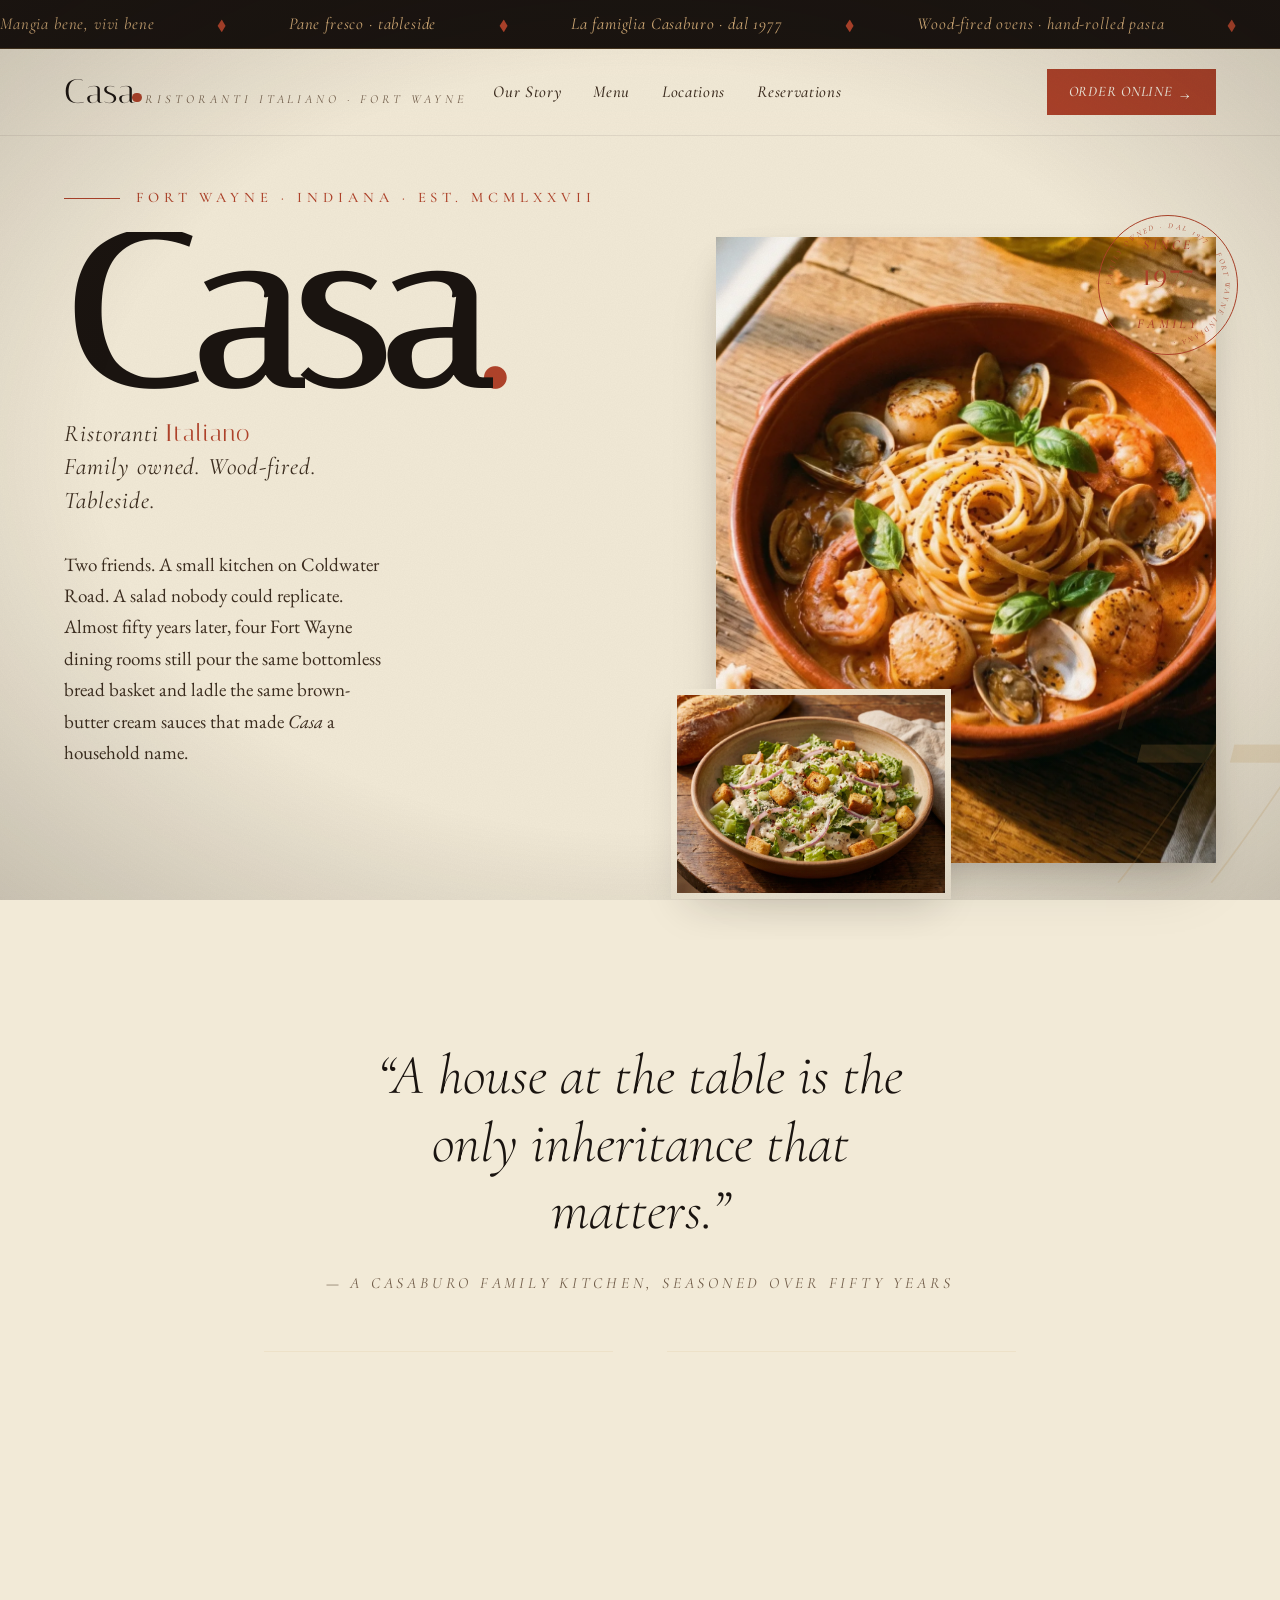
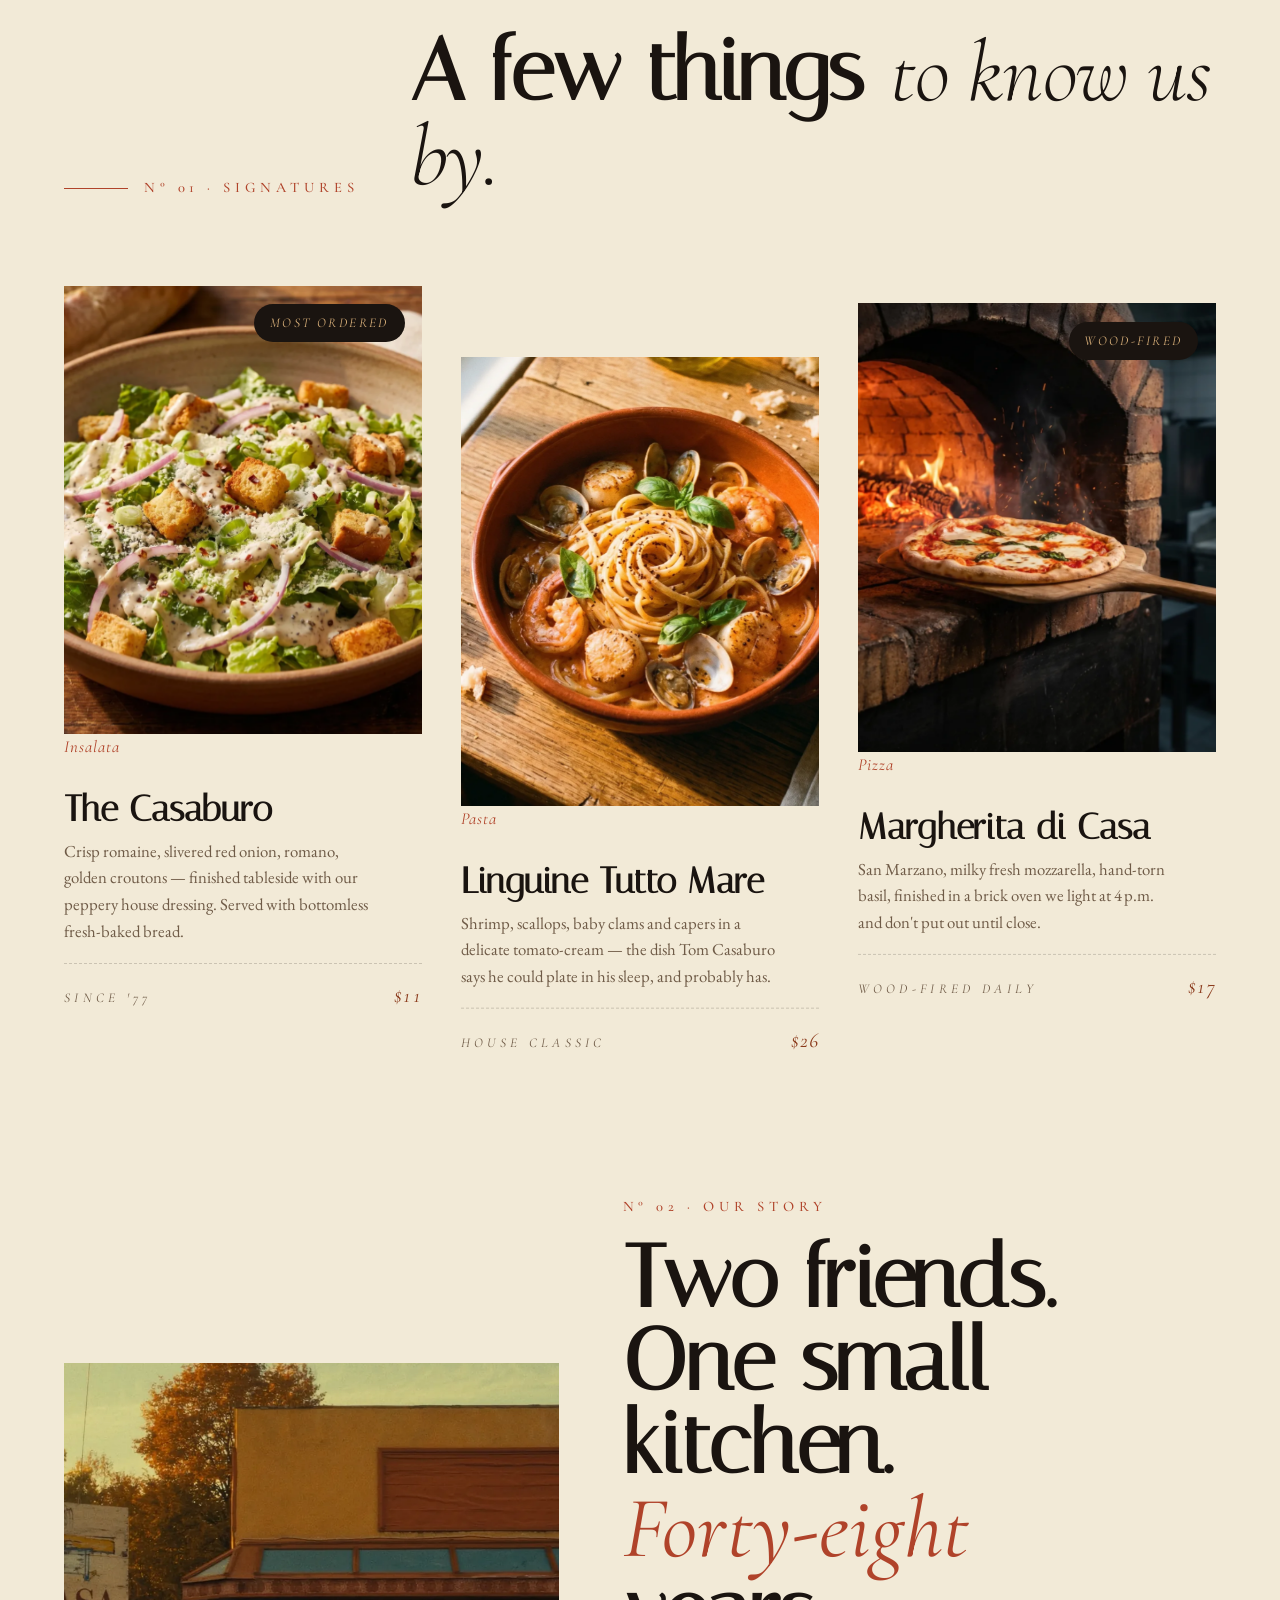
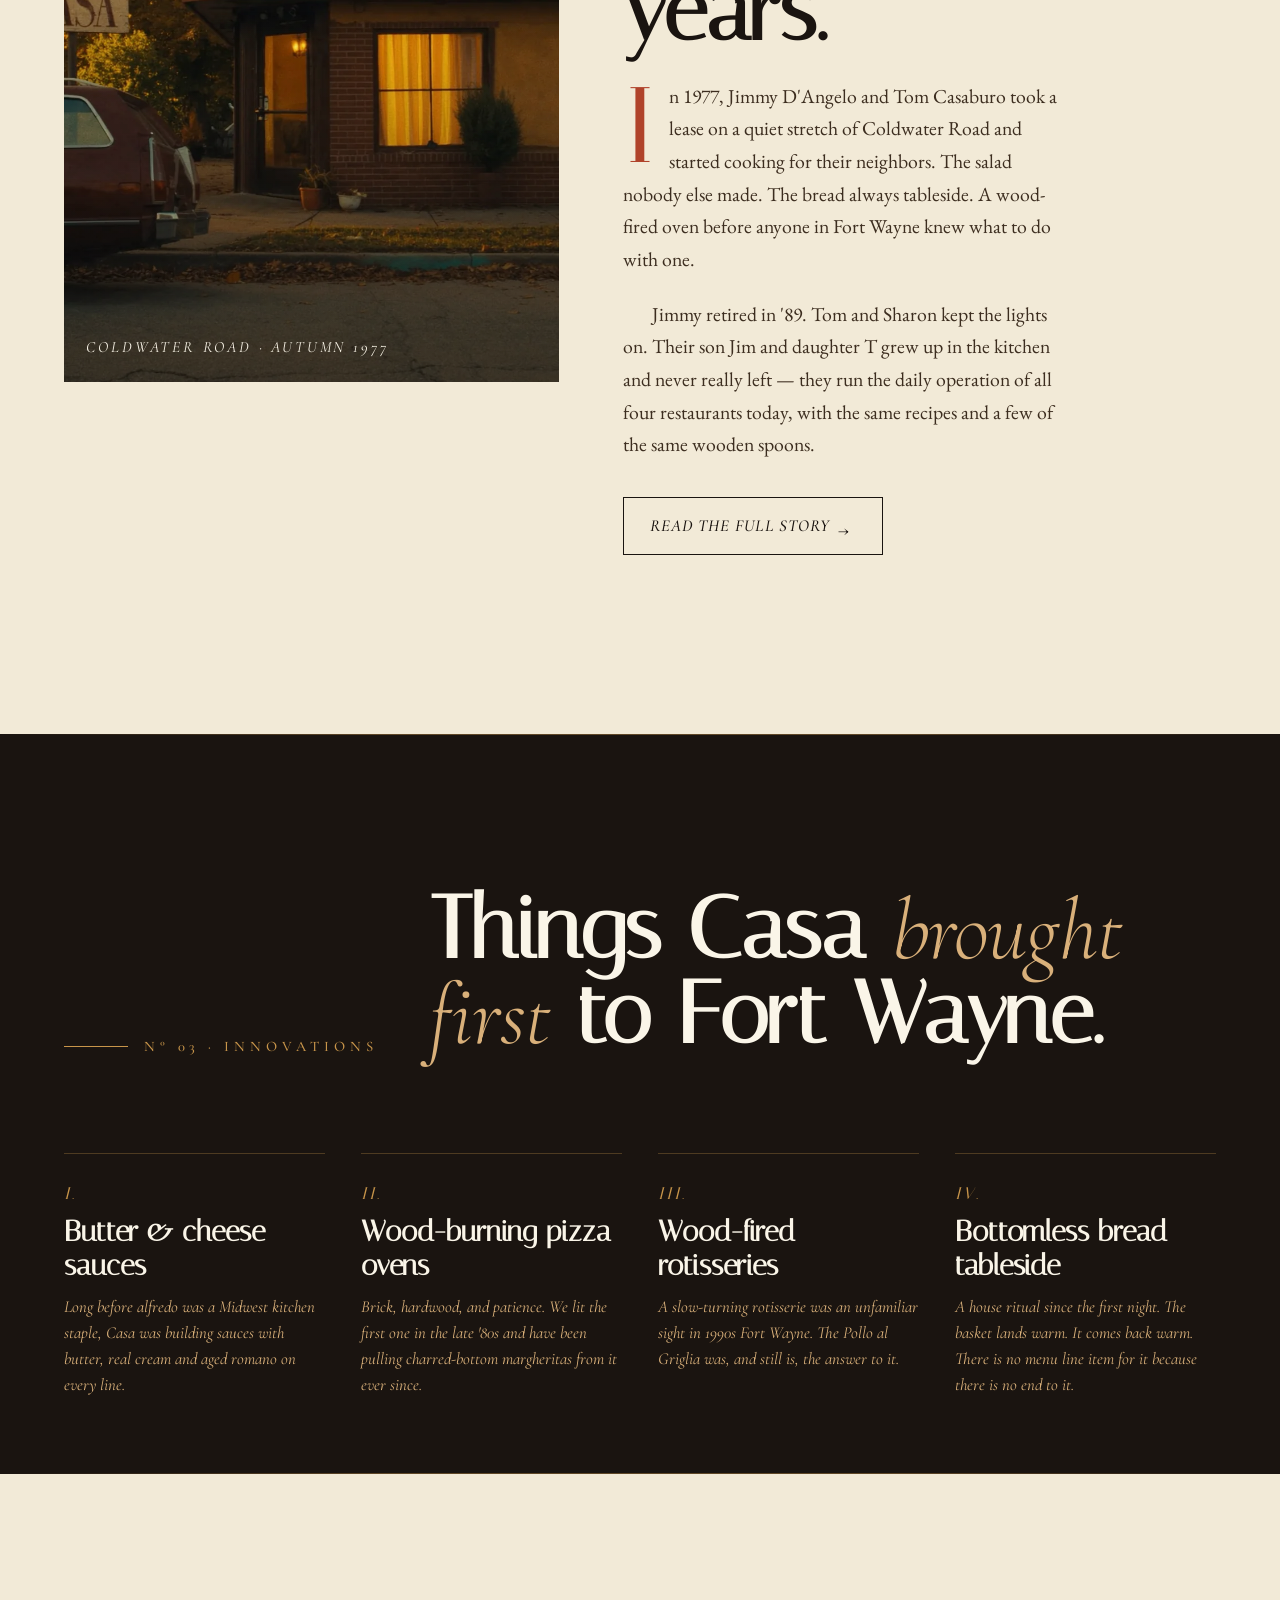
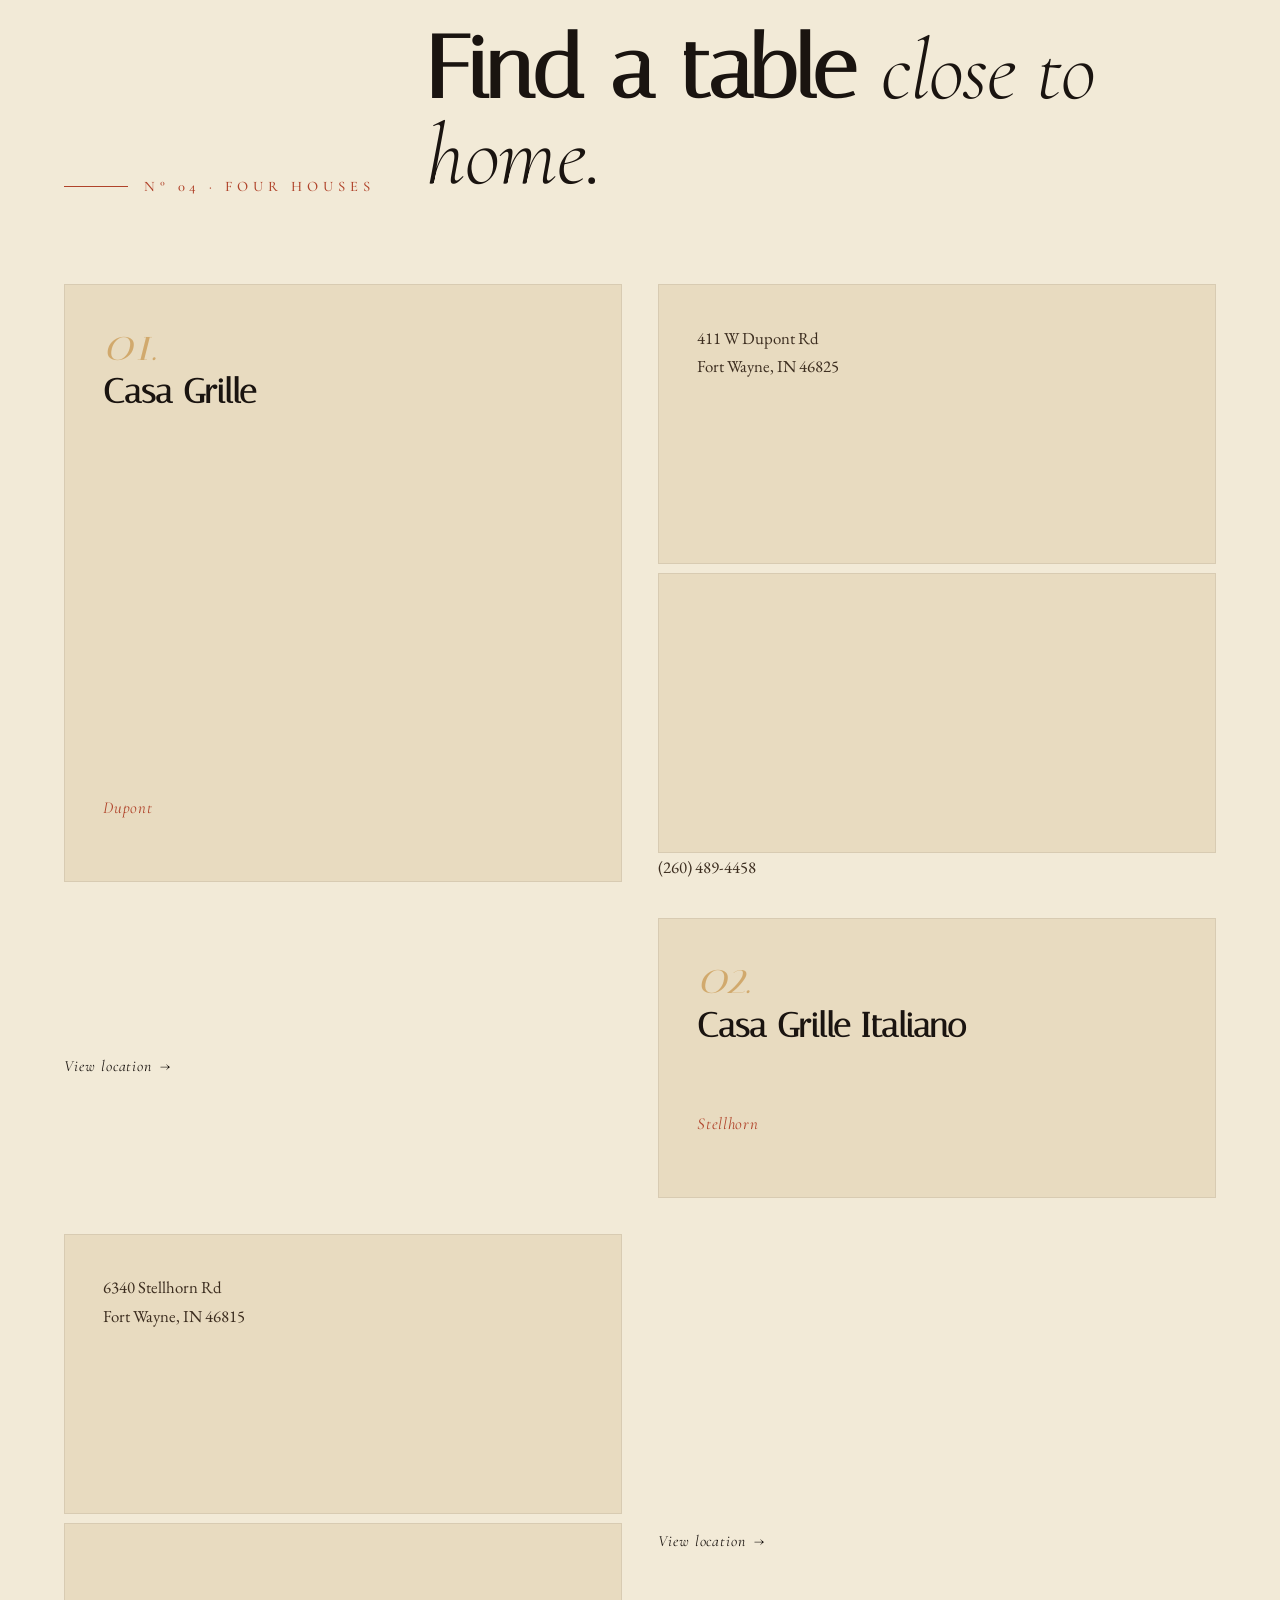
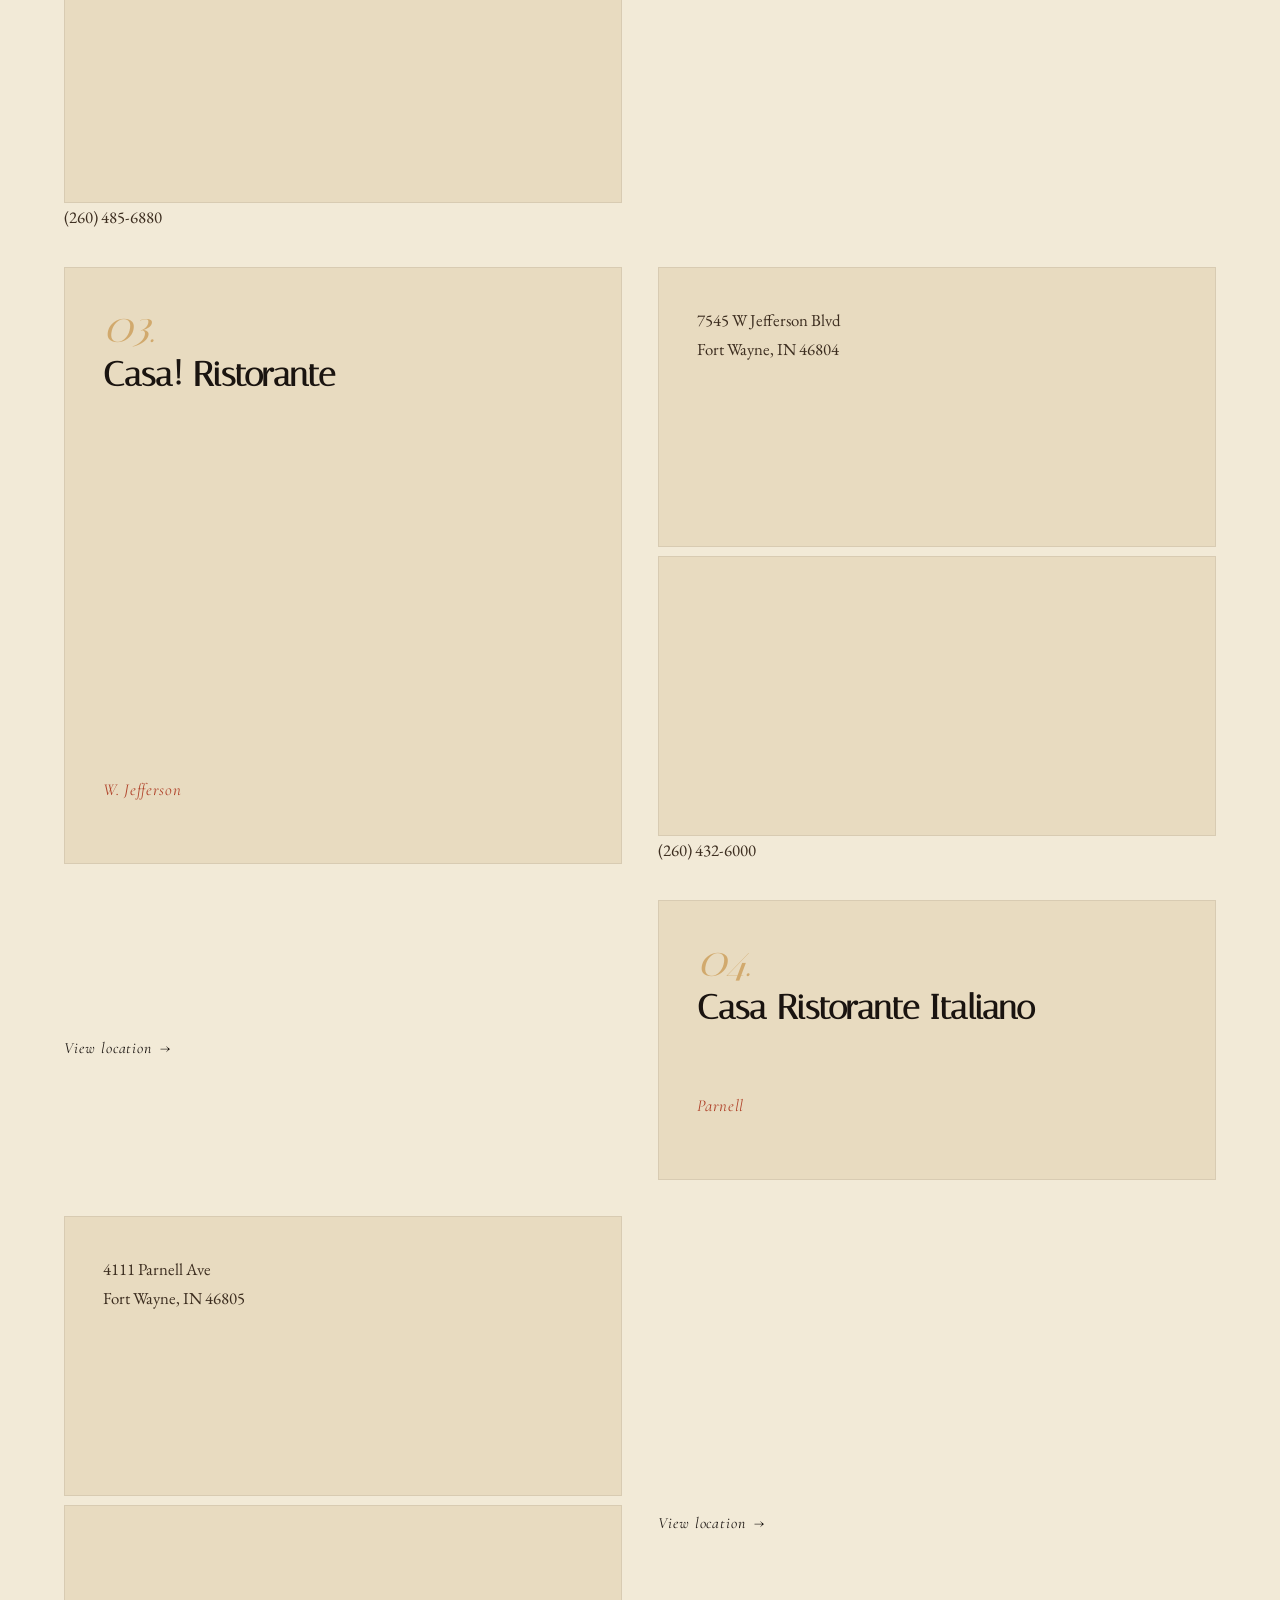
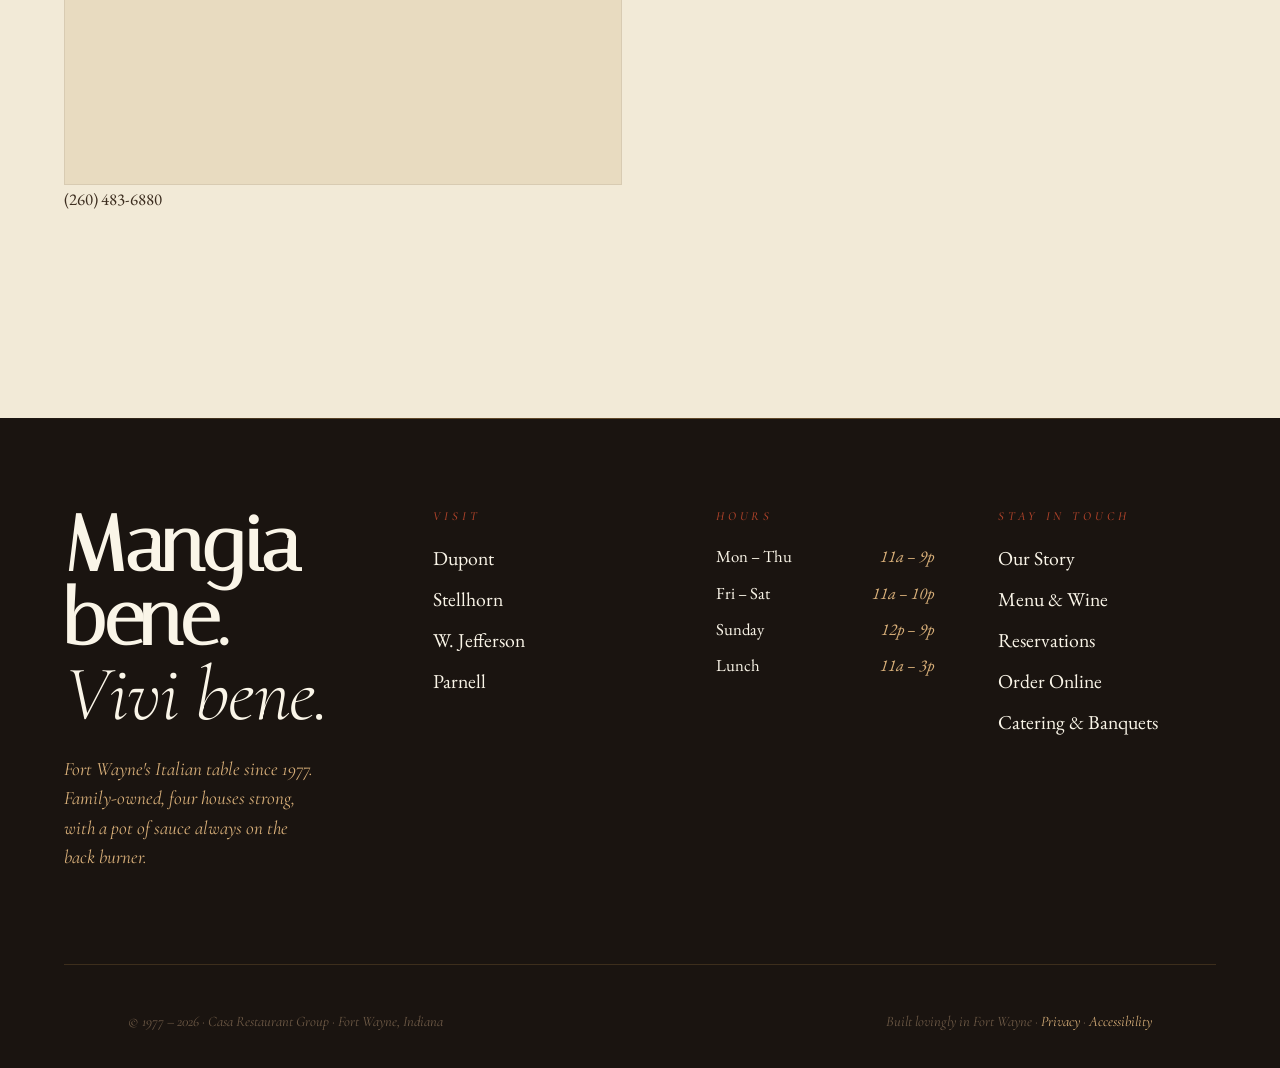
==== index.html @ 564cd4e3 "feat: launch Casa Ristoranti Italiano demo website Six-page editorial demo for Casa's four Fort Wayn" ====
<!DOCTYPE html>
<html lang="en">
<head>
  <meta charset="UTF-8" />
  <meta name="viewport" content="width=device-width, initial-scale=1.0" />
  <title>Casa · Ristoranti Italiano — Family-owned in Fort Wayne since 1977</title>
  <meta name="description" content="Four family-owned Italian restaurants in Fort Wayne, Indiana. Hand-rolled pasta, wood-fired pizza, the renowned Casaburo Salad, and complimentary fresh-baked bread tableside. Since 1977." />
  <meta name="theme-color" content="#F2EAD7" />
  <link rel="icon" type="image/svg+xml" href="assets/svg/diamond.svg" />

  <!-- Fonts -->
  <link rel="preconnect" href="https://fonts.googleapis.com" />
  <link rel="preconnect" href="https://fonts.gstatic.com" crossorigin />
  <link href="https://fonts.googleapis.com/css2?family=Italiana&family=EB+Garamond:ital,wght@0,400;0,500;0,600;1,400;1,500&family=Cormorant+Garamond:ital,wght@0,300;0,400;0,500;1,300;1,400;1,500&display=swap" rel="stylesheet" />

  <!-- Styles -->
  <link rel="stylesheet" href="assets/css/tokens.css" />
  <link rel="stylesheet" href="assets/css/base.css" />
  <link rel="stylesheet" href="assets/css/typography.css" />
  <link rel="stylesheet" href="assets/css/layout.css" />
  <link rel="stylesheet" href="assets/css/home.css" />

  <!-- Open Graph -->
  <meta property="og:title" content="Casa · Ristoranti Italiano" />
  <meta property="og:description" content="Family-owned Italian. Fort Wayne. Since 1977." />
  <meta property="og:image" content="assets/img/hero-linguine.webp" />
  <meta property="og:type" content="website" />
</head>
<body>
  <a href="#main" class="skip">Skip to content</a>

  <!-- ========== Marquee strip ========== -->
  <div class="marquee" aria-hidden="true">
    <div class="marquee__track">
      <div class="marquee__row">
        <span class="marquee__item">Mangia bene, vivi bene</span>
        <span class="marquee__dot">◆</span>
        <span class="marquee__item">Pane fresco · tableside</span>
        <span class="marquee__dot">◆</span>
        <span class="marquee__item">La famiglia Casaburo · dal 1977</span>
        <span class="marquee__dot">◆</span>
        <span class="marquee__item">Wood-fired ovens · hand-rolled pasta</span>
        <span class="marquee__dot">◆</span>
        <span class="marquee__item">Quattro ristoranti · una famiglia</span>
        <span class="marquee__dot">◆</span>
      </div>
      <div class="marquee__row" aria-hidden="true">
        <span class="marquee__item">Mangia bene, vivi bene</span>
        <span class="marquee__dot">◆</span>
        <span class="marquee__item">Pane fresco · tableside</span>
        <span class="marquee__dot">◆</span>
        <span class="marquee__item">La famiglia Casaburo · dal 1977</span>
        <span class="marquee__dot">◆</span>
        <span class="marquee__item">Wood-fired ovens · hand-rolled pasta</span>
        <span class="marquee__dot">◆</span>
        <span class="marquee__item">Quattro ristoranti · una famiglia</span>
        <span class="marquee__dot">◆</span>
      </div>
    </div>
  </div>

  <!-- ========== Navigation ========== -->
  <header class="nav" id="site-nav">
    <div class="shell shell--wide nav__inner">
      <a href="index.html" class="nav__brand" aria-label="Casa, home">
        <span class="nav__brand-mark">Casa</span>
        <span class="nav__brand-meta">Ristoranti Italiano · Fort Wayne</span>
      </a>

      <nav class="nav__menu" aria-label="Primary">
        <a href="story.html" class="nav__link">Our Story</a>
        <a href="menu.html" class="nav__link">Menu</a>
        <a href="locations.html" class="nav__link">Locations</a>
        <a href="reservations.html" class="nav__link">Reservations</a>
      </nav>

      <div class="nav__cta">
        <a href="order.html" class="btn btn--small">Order Online <span class="btn__arrow" aria-hidden="true">→</span></a>
      </div>

      <button class="nav__burger" aria-label="Open menu" aria-expanded="false" aria-controls="site-nav">
        <span></span><span></span><span></span>
      </button>
    </div>
  </header>

  <main id="main">
    <!-- ========== HERO ========== -->
    <section class="hero">
      <div class="shell shell--wide hero__inner">
        <div class="hero__text">
          <div class="hero__eyebrow">
            <span class="hero__rule"></span>
            <span class="t-eyebrow">Fort Wayne · Indiana · est. MCMLXXVII</span>
          </div>

          <h1 class="hero__title reveal--mask"><span>Casa</span></h1>

          <p class="hero__sub">
            <em>Ristoranti</em> <strong>Italiano</strong><br />
            Family owned. Wood-fired. <em>Tableside.</em>
          </p>

          <p class="hero__lede reveal" style="--reveal-delay: 0.2s">
            Two friends. A small kitchen on Coldwater Road. A salad nobody could replicate. Almost fifty years later, four Fort Wayne dining rooms still pour the same bottomless bread basket and ladle the same brown-butter cream sauces that made <em>Casa</em> a household name.
          </p>

          <div class="hero__cta reveal" style="--reveal-delay: 0.35s">
            <a href="order.html" class="btn">Order Online <span class="btn__arrow" aria-hidden="true">→</span></a>
            <a href="menu.html" class="btn btn--ghost">Read the Menu</a>
          </div>
        </div>

        <div class="hero__media reveal" style="--reveal-delay: 0.1s">
          <div class="hero__primary">
            <img src="assets/img/hero-linguine.webp" alt="Overhead plate of Linguine Tutto Mare in a deep terracotta bowl on a Tuscan oak table." />
          </div>
          <div class="hero__secondary">
            <img src="assets/img/casaburo-salad.webp" alt="The Casaburo Salad — chopped romaine, romano cheese, croutons, in a wide ceramic bowl." />
          </div>
          <div class="hero__stamp" aria-hidden="true">
            <span class="stamp">
              <span class="stamp__inner">
                Since<br/>
                <span class="stamp__year">1977</span><br/>
                Family
              </span>
              <svg viewBox="0 0 200 200">
                <defs>
                  <path id="stamp-circle-hero" d="M 100,100 m -82,0 a 82,82 0 1,1 164,0 a 82,82 0 1,1 -164,0" />
                </defs>
                <text fill="currentColor" font-family="'Cormorant Garamond', serif" font-style="italic" font-size="11" letter-spacing="3">
                  <textPath href="#stamp-circle-hero" startOffset="0%">FAMILY OWNED · DAL 1977 · FORT WAYNE INDIANA · </textPath>
                </text>
              </svg>
            </span>
          </div>
        </div>

        <div class="hero__bg-mark" aria-hidden="true">'77</div>
      </div>
    </section>

    <!-- ========== Quote band ========== -->
    <section class="quote-band">
      <div class="shell shell--narrow">
        <p class="quote-band__pull reveal">
          &ldquo;A house at the table is the only inheritance that matters.&rdquo;
        </p>
        <p class="quote-band__attr reveal" style="--reveal-delay: 0.15s">— A Casaburo family kitchen, seasoned over fifty years</p>
        <hr class="rule rule--ornate" style="margin-top: 2.5rem;">
      </div>
    </section>

    <!-- ========== Signature dishes triptych ========== -->
    <section class="dishes">
      <div class="shell shell--wide">
        <div class="section-head reveal">
          <div class="section-head__label">
            <span class="section-head__rule"></span>
            <span class="t-eyebrow">N&deg; 01 · Signatures</span>
          </div>
          <h2 class="section-head__title">A few things <span class="flourish">to know us by.</span></h2>
        </div>

        <div class="dishes__grid">
          <article class="dish reveal">
            <div class="dish__frame">
              <img src="assets/img/casaburo-salad.webp" alt="A wide ceramic bowl of the Casaburo Salad with chopped romaine, romano cheese, peppery dressing." />
              <span class="badge">Most ordered</span>
            </div>
            <span class="dish__italian">Insalata</span>
            <h3 class="dish__name">The Casaburo</h3>
            <p class="dish__desc">Crisp romaine, slivered red onion, romano, golden croutons — finished tableside with our peppery house dressing. Served with bottomless fresh-baked bread.</p>
            <div class="dish__meta">
              <span class="dish__num">Since '77</span>
              <span class="t-price">$11</span>
            </div>
          </article>

          <article class="dish reveal" style="--reveal-delay: 0.15s">
            <div class="dish__frame">
              <img src="assets/img/hero-linguine.webp" alt="A plate of Linguine Tutto Mare with shrimp, scallops, and clams in delicate cream sauce." />
            </div>
            <span class="dish__italian">Pasta</span>
            <h3 class="dish__name">Linguine Tutto&nbsp;Mare</h3>
            <p class="dish__desc">Shrimp, scallops, baby clams and capers in a delicate tomato-cream — the dish Tom Casaburo says he could plate in his sleep, and probably has.</p>
            <div class="dish__meta">
              <span class="dish__num">House classic</span>
              <span class="t-price">$26</span>
            </div>
          </article>

          <article class="dish reveal" style="--reveal-delay: 0.3s">
            <div class="dish__frame">
              <img src="assets/img/wood-fired-pizza.webp" alt="A wood-fired margherita pizza on a wooden peel, sliding into a brick oven." />
              <span class="badge">Wood-fired</span>
            </div>
            <span class="dish__italian">Pizza</span>
            <h3 class="dish__name">Margherita di&nbsp;Casa</h3>
            <p class="dish__desc">San Marzano, milky fresh mozzarella, hand-torn basil, finished in a brick oven we light at 4&thinsp;p.m. and don't put out until close.</p>
            <div class="dish__meta">
              <span class="dish__num">Wood-fired daily</span>
              <span class="t-price">$17</span>
            </div>
          </article>
        </div>
      </div>
    </section>

    <!-- ========== Story preview ========== -->
    <section class="story-preview">
      <div class="shell shell--wide story-preview__inner">
        <div class="story-preview__media reveal">
          <img src="assets/img/storefront-1977.webp" alt="A vintage 1970s photograph of the original Casa storefront on Coldwater Road, warm tungsten light spilling from the windows." />
          <span class="story-preview__media-tag">Coldwater Road · Autumn 1977</span>
        </div>

        <div class="story-preview__text reveal" style="--reveal-delay: 0.2s">
          <span class="t-eyebrow">N&deg; 02 · Our Story</span>
          <h2 class="story-preview__title">
            Two friends.<br />
            One small kitchen.<br />
            <em>Forty-eight</em> years.
          </h2>

          <div class="story-preview__body t-body">
            <p class="dropcap">
              In 1977, Jimmy D'Angelo and Tom Casaburo took a lease on a quiet stretch of Coldwater Road and started cooking for their neighbors. The salad nobody else made. The bread always tableside. A wood-fired oven before anyone in Fort Wayne knew what to do with one.
            </p>
            <p>
              Jimmy retired in '89. Tom and Sharon kept the lights on. Their son Jim and daughter T grew up in the kitchen and never really left — they run the daily operation of all four restaurants today, with the same recipes and a few of the same wooden spoons.
            </p>
          </div>

          <a href="story.html" class="btn btn--ghost" style="margin-top: 2rem;">
            Read the full story <span class="btn__arrow" aria-hidden="true">→</span>
          </a>
        </div>
      </div>
    </section>

    <!-- ========== Innovations strip ========== -->
    <section class="innovations">
      <div class="shell shell--wide">
        <div class="section-head reveal">
          <div class="section-head__label">
            <span class="section-head__rule"></span>
            <span class="t-eyebrow t-eyebrow--gold">N&deg; 03 · Innovations</span>
          </div>
          <h2 class="section-head__title">Things Casa <em class="flourish" style="color: var(--gold-soft)">brought first</em> to Fort Wayne.</h2>
        </div>

        <div class="innovations__grid">
          <article class="innovation reveal">
            <span class="innovation__num">I.</span>
            <h3 class="innovation__title">Butter &amp; cheese sauces</h3>
            <p class="innovation__body">Long before alfredo was a Midwest kitchen staple, Casa was building sauces with butter, real cream and aged romano on every line.</p>
          </article>
          <article class="innovation reveal" style="--reveal-delay: 0.1s">
            <span class="innovation__num">II.</span>
            <h3 class="innovation__title">Wood-burning pizza ovens</h3>
            <p class="innovation__body">Brick, hardwood, and patience. We lit the first one in the late '80s and have been pulling charred-bottom margheritas from it ever since.</p>
          </article>
          <article class="innovation reveal" style="--reveal-delay: 0.2s">
            <span class="innovation__num">III.</span>
            <h3 class="innovation__title">Wood-fired rotisseries</h3>
            <p class="innovation__body">A slow-turning rotisserie was an unfamiliar sight in 1990s Fort Wayne. The Pollo al Griglia was, and still is, the answer to it.</p>
          </article>
          <article class="innovation reveal" style="--reveal-delay: 0.3s">
            <span class="innovation__num">IV.</span>
            <h3 class="innovation__title">Bottomless bread tableside</h3>
            <p class="innovation__body">A house ritual since the first night. The basket lands warm. It comes back warm. There is no menu line item for it because there is no end to it.</p>
          </article>
        </div>
      </div>
    </section>

    <!-- ========== Locations ========== -->
    <section class="locations">
      <div class="shell shell--wide">
        <div class="section-head reveal">
          <div class="section-head__label">
            <span class="section-head__rule"></span>
            <span class="t-eyebrow">N&deg; 04 · Four Houses</span>
          </div>
          <h2 class="section-head__title">Find a table <em class="flourish">close to home.</em></h2>
        </div>

        <div class="locations__grid" id="locations-grid">
          <a href="locations.html#dupont" class="location-card reveal">
            <span class="location-card__num">01.</span>
            <h3 class="location-card__name">Casa Grille</h3>
            <span class="location-card__sub">Dupont</span>
            <div class="location-card__details">
              <p>411 W Dupont Rd<br/>Fort Wayne, IN 46825</p>
              <p style="margin-top: 0.5rem;"><a href="tel:+12604894458">(260) 489-4458</a></p>
            </div>
            <span class="location-card__cta">View location</span>
          </a>

          <a href="locations.html#stellhorn" class="location-card reveal" style="--reveal-delay: 0.1s">
            <span class="location-card__num">02.</span>
            <h3 class="location-card__name">Casa Grille Italiano</h3>
            <span class="location-card__sub">Stellhorn</span>
            <div class="location-card__details">
              <p>6340 Stellhorn Rd<br/>Fort Wayne, IN 46815</p>
              <p style="margin-top: 0.5rem;"><a href="tel:+12604856880">(260) 485-6880</a></p>
            </div>
            <span class="location-card__cta">View location</span>
          </a>

          <a href="locations.html#jefferson" class="location-card reveal" style="--reveal-delay: 0.2s">
            <span class="location-card__num">03.</span>
            <h3 class="location-card__name">Casa! Ristorante</h3>
            <span class="location-card__sub">W. Jefferson</span>
            <div class="location-card__details">
              <p>7545 W Jefferson Blvd<br/>Fort Wayne, IN 46804</p>
              <p style="margin-top: 0.5rem;"><a href="tel:+12604326000">(260) 432-6000</a></p>
            </div>
            <span class="location-card__cta">View location</span>
          </a>

          <a href="locations.html#parnell" class="location-card reveal" style="--reveal-delay: 0.3s">
            <span class="location-card__num">04.</span>
            <h3 class="location-card__name">Casa Ristorante Italiano</h3>
            <span class="location-card__sub">Parnell</span>
            <div class="location-card__details">
              <p>4111 Parnell Ave<br/>Fort Wayne, IN 46805</p>
              <p style="margin-top: 0.5rem;"><a href="tel:+12604836880">(260) 483-6880</a></p>
            </div>
            <span class="location-card__cta">View location</span>
          </a>
        </div>
      </div>
    </section>
  </main>

  <!-- ========== Footer ========== -->
  <footer class="footer">
    <div class="shell shell--wide">
      <div class="footer__inner">
        <div class="footer__brand">
          <h2 class="footer__head">Mangia bene.<br/><em class="flourish">Vivi bene.</em></h2>
          <p class="footer__lede">Fort Wayne's Italian table since 1977. Family-owned, four houses strong, with a pot of sauce always on the back burner.</p>
        </div>

        <div class="footer__col">
          <h4>Visit</h4>
          <ul>
            <li><a href="locations.html#dupont">Dupont</a></li>
            <li><a href="locations.html#stellhorn">Stellhorn</a></li>
            <li><a href="locations.html#jefferson">W. Jefferson</a></li>
            <li><a href="locations.html#parnell">Parnell</a></li>
          </ul>
        </div>

        <div class="footer__col">
          <h4>Hours</h4>
          <ul class="footer__hours">
            <li><span>Mon &ndash; Thu</span><span>11a &ndash; 9p</span></li>
            <li><span>Fri &ndash; Sat</span><span>11a &ndash; 10p</span></li>
            <li><span>Sunday</span><span>12p &ndash; 9p</span></li>
            <li><span>Lunch</span><span>11a &ndash; 3p</span></li>
          </ul>
        </div>

        <div class="footer__col">
          <h4>Stay in Touch</h4>
          <ul>
            <li><a href="story.html">Our Story</a></li>
            <li><a href="menu.html">Menu &amp; Wine</a></li>
            <li><a href="reservations.html">Reservations</a></li>
            <li><a href="order.html">Order Online</a></li>
            <li><a href="#">Catering &amp; Banquets</a></li>
          </ul>
        </div>
      </div>

      <hr class="footer__rule" />
      <div class="shell shell--wide footer__legal">
        <span>&copy; 1977 &ndash; <span id="year"></span> · Casa Restaurant Group · Fort Wayne, Indiana</span>
        <span>Built lovingly in Fort Wayne · <a href="#">Privacy</a> · <a href="#">Accessibility</a></span>
      </div>
    </div>
  </footer>

  <script type="module" src="assets/js/main.js"></script>
</body>
</html>
---- assets/css/tokens.css ----
/* ==========================================================================
   CASA · Design Tokens
   "Tuscan Editorial" — warm parchment, terracotta heat, deep ink, aged gold.
   ========================================================================== */

:root {
  /* ---- Palette ---- */
  --cream:        #F2EAD7;   /* primary background */
  --paper:        #E8DBC0;   /* cards / sections */
  --paper-soft:   #EFE3CB;   /* hovers */
  --terracotta:   #B0432A;   /* primary accent — sauce red */
  --sienna:       #8B3A1B;   /* deeper accent */
  --olive:        #3F4A2A;   /* secondary — basil */
  --olive-deep:   #2A331C;
  --gold:         #C8954A;   /* aged gold — labels, dividers */
  --gold-soft:    #D9B07A;
  --ink:          #1A1410;   /* primary text */
  --ink-soft:     #3C2D1F;   /* secondary text */
  --ink-mute:     #6F5B47;   /* tertiary text */
  --bone:         #FAF5E8;   /* highlights */
  --shadow:       rgba(26, 20, 16, 0.18);

  /* ---- Type ---- */
  --font-display: 'Italiana', 'Bodoni Moda', 'Didot', serif;
  --font-serif:   'EB Garamond', 'Garamond', 'Times New Roman', serif;
  --font-italic:  'Cormorant Garamond', 'EB Garamond', serif;
  --font-mono:    'Courier Prime', 'IBM Plex Mono', monospace;

  --fs-eyebrow:   clamp(0.6875rem, 0.62rem + 0.3vw, 0.8125rem);
  --fs-body:      clamp(1rem, 0.96rem + 0.2vw, 1.125rem);
  --fs-lede:      clamp(1.125rem, 1rem + 0.6vw, 1.5rem);
  --fs-h6:        clamp(1rem, 0.95rem + 0.3vw, 1.125rem);
  --fs-h5:        clamp(1.25rem, 1.1rem + 0.7vw, 1.625rem);
  --fs-h4:        clamp(1.625rem, 1.3rem + 1.5vw, 2.5rem);
  --fs-h3:        clamp(2rem, 1.5rem + 2.5vw, 3.75rem);
  --fs-h2:        clamp(2.75rem, 2rem + 4vw, 5.5rem);
  --fs-h1:        clamp(3.75rem, 2rem + 9vw, 12rem);
  --fs-numeral:   clamp(5rem, 4rem + 12vw, 16rem);

  /* ---- Spacing ---- */
  --sp-1: 0.25rem;
  --sp-2: 0.5rem;
  --sp-3: 0.75rem;
  --sp-4: 1rem;
  --sp-5: 1.5rem;
  --sp-6: 2rem;
  --sp-7: 3rem;
  --sp-8: 4rem;
  --sp-9: 6rem;
  --sp-10: 8rem;
  --sp-11: 12rem;

  /* ---- Layout ---- */
  --measure: 68ch;
  --gutter: clamp(1.25rem, 4vw, 3rem);
  --rail: clamp(1.25rem, 5vw, 5rem);
  --col-max: 1480px;

  /* ---- Motion ---- */
  --ease-soft: cubic-bezier(0.22, 1, 0.36, 1);
  --ease-snap: cubic-bezier(0.83, 0, 0.17, 1);
  --ease-warm: cubic-bezier(0.4, 0, 0.2, 1);

  /* ---- Misc ---- */
  --hairline: 1px solid rgba(26, 20, 16, 0.18);
  --hairline-gold: 1px solid rgba(200, 149, 74, 0.4);
  --grain-opacity: 0.06;
}

/* Reduced motion preference */
@media (prefers-reduced-motion: reduce) {
  *, *::before, *::after {
    animation-duration: 0.01ms !important;
    animation-iteration-count: 1 !important;
    transition-duration: 0.01ms !important;
    scroll-behavior: auto !important;
  }
}
---- assets/css/base.css ----
/* ==========================================================================
   CASA · Base + Reset
   ========================================================================== */

*, *::before, *::after { box-sizing: border-box; }
html { -webkit-text-size-adjust: 100%; -webkit-font-smoothing: antialiased; -moz-osx-font-smoothing: grayscale; scroll-behavior: smooth; }
body { margin: 0; min-height: 100vh; line-height: 1.5; }
img, picture, video, canvas, svg { display: block; max-width: 100%; }
input, button, textarea, select { font: inherit; color: inherit; }
button { cursor: pointer; background: none; border: 0; padding: 0; }
p, h1, h2, h3, h4, h5, h6 { overflow-wrap: break-word; margin: 0; }
ul, ol { margin: 0; padding: 0; list-style: none; }
a { color: inherit; text-decoration: none; }

::selection { background: var(--terracotta); color: var(--bone); }
::-moz-selection { background: var(--terracotta); color: var(--bone); }

/* ---- Page chrome ---- */
html, body {
  background: var(--cream);
  color: var(--ink);
  font-family: var(--font-serif);
  font-size: var(--fs-body);
  font-weight: 400;
}

body {
  position: relative;
  overflow-x: clip;
}

/* Subtle paper grain over the entire site */
body::before {
  content: "";
  position: fixed;
  inset: 0;
  pointer-events: none;
  z-index: 999;
  background-image: url("data:image/svg+xml;utf8,<svg xmlns='http://www.w3.org/2000/svg' width='240' height='240'><filter id='n'><feTurbulence type='fractalNoise' baseFrequency='0.85' numOctaves='2' stitchTiles='stitch'/><feColorMatrix values='0 0 0 0 0  0 0 0 0 0  0 0 0 0 0  0 0 0 0.45 0'/></filter><rect width='240' height='240' filter='url(%23n)'/></svg>");
  background-size: 240px 240px;
  opacity: var(--grain-opacity);
  mix-blend-mode: multiply;
}

/* Vignette wash on edges */
body::after {
  content: "";
  position: fixed;
  inset: 0;
  pointer-events: none;
  z-index: 998;
  background: radial-gradient(ellipse at center, transparent 60%, rgba(26, 20, 16, 0.18) 100%);
}

/* ---- Common containers ---- */
.shell {
  width: 100%;
  max-width: var(--col-max);
  margin-inline: auto;
  padding-inline: var(--rail);
}

.shell--wide {
  max-width: 1700px;
}

.shell--narrow {
  max-width: 880px;
}

/* ---- Hairlines ---- */
.rule {
  border: 0;
  height: 1px;
  background: var(--ink);
  opacity: 0.2;
}

.rule--gold {
  background: var(--gold);
  opacity: 0.5;
}

.rule--ornate {
  position: relative;
  height: 24px;
  background: none;
  display: flex;
  align-items: center;
  justify-content: center;
}

.rule--ornate::before,
.rule--ornate::after {
  content: "";
  flex: 1;
  height: 1px;
  background: var(--gold);
  opacity: 0.5;
}

.rule--ornate::before { margin-right: 1.5rem; }
.rule--ornate::after { margin-left: 1.5rem; }

.rule--ornate svg {
  flex-shrink: 0;
  width: 24px;
  height: 24px;
  color: var(--terracotta);
}

/* ---- Visually hidden ---- */
.sr-only {
  position: absolute;
  width: 1px; height: 1px;
  padding: 0; margin: -1px;
  overflow: hidden;
  clip: rect(0, 0, 0, 0);
  white-space: nowrap;
  border: 0;
}

/* ---- Skip link ---- */
.skip {
  position: absolute;
  top: -100px;
  left: var(--rail);
  background: var(--ink);
  color: var(--bone);
  padding: 0.75rem 1.25rem;
  z-index: 9999;
  transition: top 0.2s var(--ease-warm);
}
.skip:focus { top: 0.75rem; }
---- assets/css/typography.css ----
/* ==========================================================================
   CASA · Typography
   Italiana for headlines, EB Garamond for body, Cormorant for italic accents.
   ========================================================================== */

.t-display {
  font-family: var(--font-display);
  font-weight: 400;
  font-size: var(--fs-h1);
  line-height: 0.88;
  letter-spacing: -0.02em;
}

.t-h1 { font-family: var(--font-display); font-weight: 400; font-size: var(--fs-h1); line-height: 0.9; letter-spacing: -0.015em; }
.t-h2 { font-family: var(--font-display); font-weight: 400; font-size: var(--fs-h2); line-height: 0.95; letter-spacing: -0.01em; }
.t-h3 { font-family: var(--font-display); font-weight: 400; font-size: var(--fs-h3); line-height: 1; }
.t-h4 { font-family: var(--font-italic); font-weight: 500; font-size: var(--fs-h4); line-height: 1.1; font-style: italic; }
.t-h5 { font-family: var(--font-serif); font-weight: 600; font-size: var(--fs-h5); line-height: 1.2; }
.t-h6 { font-family: var(--font-serif); font-weight: 600; font-size: var(--fs-h6); line-height: 1.3; }

.t-italic {
  font-family: var(--font-italic);
  font-style: italic;
  font-weight: 400;
}

.t-eyebrow {
  font-family: var(--font-italic);
  font-style: normal;
  font-weight: 500;
  font-size: var(--fs-eyebrow);
  text-transform: uppercase;
  letter-spacing: 0.34em;
  color: var(--terracotta);
}

.t-eyebrow--gold { color: var(--gold); }
.t-eyebrow--ink  { color: var(--ink); }

.t-numeral {
  font-family: var(--font-display);
  font-weight: 400;
  font-size: var(--fs-numeral);
  line-height: 0.8;
  font-feature-settings: "lnum";
  color: var(--terracotta);
}

.t-pull {
  font-family: var(--font-italic);
  font-style: italic;
  font-weight: 300;
  font-size: clamp(1.5rem, 1.2rem + 1.6vw, 2.625rem);
  line-height: 1.25;
  color: var(--sienna);
  max-width: 36ch;
}

.t-lede {
  font-family: var(--font-italic);
  font-style: italic;
  font-weight: 400;
  font-size: var(--fs-lede);
  line-height: 1.45;
  color: var(--ink-soft);
}

.t-body {
  font-family: var(--font-serif);
  font-size: var(--fs-body);
  line-height: 1.65;
  color: var(--ink-soft);
}

.t-body p + p { margin-top: 1em; text-indent: 1.5em; }

/* Drop cap utility — first letter ornament */
.dropcap::first-letter {
  font-family: var(--font-display);
  font-size: 5.4em;
  line-height: 0.78;
  float: left;
  margin: 0.05em 0.12em -0.15em 0;
  color: var(--terracotta);
  font-weight: 400;
}

/* Italic flourish — used inline within headings */
.flourish {
  font-family: var(--font-italic);
  font-style: italic;
  font-weight: 300;
  letter-spacing: -0.01em;
}

/* Small caps */
.smallcaps {
  font-family: var(--font-italic);
  font-variant: small-caps;
  letter-spacing: 0.18em;
  font-weight: 500;
}

/* Big editorial number for sections */
.section-num {
  font-family: var(--font-display);
  font-style: italic;
  font-weight: 400;
  color: var(--gold);
  font-size: clamp(2rem, 1.5rem + 1.6vw, 3rem);
  line-height: 1;
  display: inline-block;
}

/* Marquee phrase row */
.t-marquee {
  font-family: var(--font-italic);
  font-style: italic;
  font-weight: 300;
  font-size: clamp(1rem, 0.9rem + 0.4vw, 1.25rem);
  letter-spacing: 0.04em;
}

/* Price tag style for menu */
.t-price {
  font-family: var(--font-italic);
  font-style: italic;
  font-weight: 400;
  font-size: 1.05em;
  color: var(--sienna);
  font-feature-settings: "tnum";
}

.t-link {
  position: relative;
  display: inline-block;
  font-family: var(--font-italic);
  font-style: italic;
  letter-spacing: 0.02em;
  padding-bottom: 2px;
}

.t-link::after {
  content: "";
  position: absolute;
  left: 0; right: 0; bottom: 0;
  height: 1px;
  background: currentColor;
  transform: scaleX(1);
  transform-origin: right center;
  transition: transform 0.5s var(--ease-snap);
}

.t-link:hover::after {
  transform: scaleX(0);
  transform-origin: left center;
}
---- assets/css/layout.css ----
/* ==========================================================================
   CASA · Layout — Nav, Marquee, Footer, Buttons
   ========================================================================== */

/* ---- Marquee strip (top of page) ---- */
.marquee {
  background: var(--ink);
  color: var(--bone);
  border-bottom: 1px solid rgba(200, 149, 74, 0.25);
  overflow: hidden;
  position: relative;
  padding: 0.625rem 0;
}

.marquee__track {
  display: flex;
  gap: 0;
  width: max-content;
  animation: marquee-scroll 60s linear infinite;
  will-change: transform;
}

.marquee__row {
  display: flex;
  gap: 3.5rem;
  padding-right: 3.5rem;
  white-space: nowrap;
  align-items: center;
}

.marquee__item {
  font-family: var(--font-italic);
  font-style: italic;
  font-weight: 400;
  font-size: 0.9375rem;
  letter-spacing: 0.05em;
  color: var(--gold-soft);
}

.marquee__dot {
  color: var(--terracotta);
  font-size: 0.75rem;
  display: inline-block;
}

@keyframes marquee-scroll {
  to { transform: translateX(-50%); }
}

.marquee:hover .marquee__track { animation-play-state: paused; }

/* ---- Primary navigation ---- */
.nav {
  position: sticky;
  top: 0;
  z-index: 50;
  background: rgba(242, 234, 215, 0.92);
  backdrop-filter: blur(14px) saturate(110%);
  -webkit-backdrop-filter: blur(14px) saturate(110%);
  border-bottom: 1px solid rgba(26, 20, 16, 0.08);
  transition: border-color 0.3s var(--ease-warm), background 0.4s var(--ease-warm);
}

.nav__inner {
  display: grid;
  grid-template-columns: 1fr auto 1fr;
  align-items: center;
  gap: 1.5rem;
  padding-block: 1.125rem;
}

.nav__brand {
  display: flex;
  align-items: baseline;
  gap: 0.5rem;
  font-family: var(--font-display);
  font-size: 1.625rem;
  letter-spacing: 0.02em;
  color: var(--ink);
}

.nav__brand-mark {
  display: inline-block;
  position: relative;
  font-size: 1.875rem;
  line-height: 1;
}

.nav__brand-mark::after {
  content: "";
  position: absolute;
  right: -0.16em;
  bottom: 0.18em;
  width: 0.28em;
  height: 0.28em;
  border-radius: 999px;
  background: var(--terracotta);
}

.nav__brand-meta {
  font-family: var(--font-italic);
  font-style: italic;
  font-weight: 400;
  font-size: 0.6875rem;
  letter-spacing: 0.32em;
  text-transform: uppercase;
  color: var(--ink-mute);
  white-space: nowrap;
}

.nav__menu {
  display: flex;
  gap: clamp(1rem, 2.5vw, 2.5rem);
  align-items: center;
  justify-content: center;
}

.nav__link {
  font-family: var(--font-italic);
  font-style: italic;
  font-weight: 500;
  font-size: 0.9375rem;
  letter-spacing: 0.04em;
  position: relative;
  padding: 0.4em 0;
  color: var(--ink-soft);
  transition: color 0.25s var(--ease-warm);
}

.nav__link::after {
  content: "";
  position: absolute;
  left: 50%; bottom: 0;
  width: 5px; height: 5px;
  border-radius: 999px;
  background: var(--terracotta);
  transform: translateX(-50%) scale(0);
  transition: transform 0.3s var(--ease-snap);
}

.nav__link:hover { color: var(--ink); }
.nav__link:hover::after { transform: translateX(-50%) scale(1); }
.nav__link[aria-current="page"] { color: var(--terracotta); }
.nav__link[aria-current="page"]::after { transform: translateX(-50%) scale(1); background: var(--terracotta); }

.nav__cta {
  justify-self: end;
  display: flex;
  align-items: center;
  gap: 1rem;
}

/* Mobile nav toggle */
.nav__burger {
  display: none;
  width: 40px; height: 40px;
  position: relative;
  color: var(--ink);
}

.nav__burger span {
  position: absolute;
  left: 8px; right: 8px;
  height: 1.5px;
  background: currentColor;
  transition: transform 0.4s var(--ease-snap), opacity 0.3s ease, top 0.3s var(--ease-snap);
}
.nav__burger span:nth-child(1) { top: 14px; }
.nav__burger span:nth-child(2) { top: 19px; }
.nav__burger span:nth-child(3) { top: 24px; }

.nav.is-open .nav__burger span:nth-child(1) { top: 19px; transform: rotate(45deg); }
.nav.is-open .nav__burger span:nth-child(2) { opacity: 0; }
.nav.is-open .nav__burger span:nth-child(3) { top: 19px; transform: rotate(-45deg); }

@media (max-width: 880px) {
  .nav__inner {
    grid-template-columns: 1fr auto;
  }
  .nav__menu {
    grid-column: 1 / -1;
    grid-row: 2;
    flex-direction: column;
    align-items: flex-start;
    gap: 1.25rem;
    padding: 1.5rem 0 1rem;
    max-height: 0;
    overflow: hidden;
    transition: max-height 0.45s var(--ease-snap);
    border-top: 1px solid rgba(26, 20, 16, 0.1);
    margin-top: 1rem;
  }
  .nav.is-open .nav__menu { max-height: 30rem; }
  .nav__cta { display: none; }
  .nav__burger { display: block; }
  .nav__brand-meta { display: none; }
}

/* ---- Buttons ---- */
.btn {
  display: inline-flex;
  align-items: center;
  justify-content: center;
  gap: 0.5em;
  padding: 0.875rem 1.5rem;
  font-family: var(--font-italic);
  font-style: italic;
  font-weight: 500;
  font-size: 0.9375rem;
  letter-spacing: 0.06em;
  text-transform: uppercase;
  background: var(--terracotta);
  color: var(--bone);
  border: 1px solid var(--terracotta);
  position: relative;
  overflow: hidden;
  isolation: isolate;
  transition: color 0.4s var(--ease-snap), border-color 0.4s var(--ease-warm);
}

.btn::before {
  content: "";
  position: absolute;
  inset: 0;
  background: var(--ink);
  z-index: -1;
  transform: translateY(101%);
  transition: transform 0.5s var(--ease-snap);
}

.btn:hover::before { transform: translateY(0); }
.btn:hover { border-color: var(--ink); }

.btn--ghost {
  background: transparent;
  color: var(--ink);
  border: 1px solid var(--ink);
}

.btn--ghost::before {
  background: var(--terracotta);
}

.btn--ghost:hover {
  color: var(--bone);
  border-color: var(--terracotta);
}

.btn--small {
  padding: 0.625rem 1.125rem;
  font-size: 0.8125rem;
}

.btn--cream {
  background: var(--cream);
  color: var(--ink);
  border-color: var(--cream);
}

.btn--cream::before { background: var(--terracotta); }
.btn--cream:hover { color: var(--bone); border-color: var(--terracotta); }

.btn .btn__arrow {
  width: 1em; height: 1em;
  transition: transform 0.4s var(--ease-snap);
}

.btn:hover .btn__arrow { transform: translateX(4px); }

/* ---- Section header pattern ---- */
.section-head {
  display: grid;
  grid-template-columns: auto 1fr;
  align-items: end;
  gap: clamp(1rem, 4vw, 3rem);
  padding-block: clamp(2rem, 6vw, 5rem) clamp(1.5rem, 4vw, 3rem);
}

.section-head__label {
  display: flex;
  align-items: center;
  gap: 0.875rem;
}

.section-head__rule {
  width: 64px; height: 1px;
  background: var(--terracotta);
}

.section-head__title {
  font-family: var(--font-display);
  font-size: var(--fs-h2);
  line-height: 0.95;
  margin: 0;
}

/* ---- Footer ---- */
.footer {
  margin-top: clamp(4rem, 10vw, 8rem);
  background: var(--ink);
  color: var(--bone);
  position: relative;
  isolation: isolate;
}

.footer::before {
  content: "";
  position: absolute;
  top: 0; left: 0; right: 0;
  height: 1px;
  background: linear-gradient(to right, transparent, var(--gold) 30%, var(--gold) 70%, transparent);
  opacity: 0.4;
}

.footer__inner {
  padding-block: clamp(3rem, 7vw, 6rem) clamp(1.5rem, 3vw, 2.5rem);
  display: grid;
  grid-template-columns: 1.4fr 1fr 1fr 1fr;
  gap: clamp(2rem, 5vw, 4rem);
}

.footer__head {
  font-family: var(--font-display);
  font-size: clamp(2.5rem, 1.5rem + 4vw, 5rem);
  line-height: 0.95;
  letter-spacing: -0.01em;
  color: var(--bone);
  margin-bottom: 1.25rem;
}

.footer__lede {
  font-family: var(--font-italic);
  font-style: italic;
  color: var(--gold-soft);
  font-size: 1.0625rem;
  line-height: 1.55;
  max-width: 32ch;
}

.footer__col h4 {
  font-family: var(--font-italic);
  font-style: italic;
  font-weight: 500;
  font-size: 0.6875rem;
  letter-spacing: 0.32em;
  text-transform: uppercase;
  color: var(--terracotta);
  margin-bottom: 1rem;
}

.footer__col ul li + li { margin-top: 0.625rem; }
.footer__col a { color: var(--bone); transition: color 0.25s var(--ease-warm); }
.footer__col a:hover { color: var(--gold); }

.footer__hours li {
  display: flex;
  justify-content: space-between;
  gap: 1rem;
  font-family: var(--font-serif);
  font-size: 0.9375rem;
  color: var(--bone);
}

.footer__hours li span:last-child {
  color: var(--gold-soft);
  font-style: italic;
}

.footer__rule {
  border: 0;
  height: 1px;
  background: rgba(200, 149, 74, 0.2);
  margin-top: 3rem;
}

.footer__legal {
  display: flex;
  flex-wrap: wrap;
  justify-content: space-between;
  gap: 1rem;
  padding-block: 2rem;
  font-family: var(--font-italic);
  font-style: italic;
  font-size: 0.8125rem;
  color: var(--ink-mute);
}

.footer__legal a { color: var(--gold-soft); }

@media (max-width: 880px) {
  .footer__inner {
    grid-template-columns: 1fr 1fr;
  }
  .footer__brand { grid-column: 1 / -1; }
}

@media (max-width: 540px) {
  .footer__inner { grid-template-columns: 1fr; }
}

/* ---- Reveal animation hook ---- */
.reveal {
  opacity: 0;
  transform: translateY(28px);
  transition: opacity 0.9s var(--ease-snap), transform 0.9s var(--ease-snap);
  transition-delay: var(--reveal-delay, 0s);
}

.reveal.is-visible {
  opacity: 1;
  transform: translateY(0);
}

.reveal--mask {
  position: relative;
  overflow: hidden;
}

.reveal--mask > * {
  display: inline-block;
  transform: translateY(110%);
  transition: transform 1.2s var(--ease-snap);
  transition-delay: var(--reveal-delay, 0s);
}

.reveal--mask.is-visible > * {
  transform: translateY(0);
}

/* ---- Image frame variants ---- */
.frame {
  position: relative;
  overflow: hidden;
  background: var(--paper);
}

.frame img {
  width: 100%; height: 100%;
  object-fit: cover;
  transition: transform 1.2s var(--ease-warm);
}

.frame:hover img { transform: scale(1.04); }

/* Number badge */
.badge {
  position: absolute;
  top: 1rem; right: 1rem;
  background: var(--ink);
  color: var(--gold-soft);
  font-family: var(--font-italic);
  font-style: italic;
  font-size: 0.75rem;
  letter-spacing: 0.18em;
  text-transform: uppercase;
  padding: 0.5rem 0.875rem;
  border-radius: 999px;
  z-index: 2;
}

/* Stamp circle */
.stamp {
  --size: 140px;
  width: var(--size); height: var(--size);
  position: relative;
  display: inline-flex;
  align-items: center;
  justify-content: center;
  color: var(--terracotta);
  border: 1px solid currentColor;
  border-radius: 999px;
  font-family: var(--font-italic);
  font-style: italic;
  text-align: center;
  flex-shrink: 0;
}

.stamp__inner {
  font-size: 0.75rem;
  letter-spacing: 0.24em;
  text-transform: uppercase;
  line-height: 1.4;
  font-weight: 500;
}

.stamp__year {
  font-family: var(--font-display);
  font-style: normal;
  font-size: 1.625rem;
  letter-spacing: 0.05em;
  display: block;
  color: var(--terracotta);
}

.stamp svg {
  position: absolute;
  inset: 0;
  width: 100%; height: 100%;
  animation: spin 28s linear infinite;
}

@keyframes spin {
  to { transform: rotate(360deg); }
}
---- assets/css/home.css ----
/* ==========================================================================
   CASA · Home Page
   ========================================================================== */

/* ---- Hero ---- */
.hero {
  position: relative;
  padding-top: clamp(2rem, 4vw, 3.5rem);
  padding-bottom: clamp(3rem, 6vw, 6rem);
  overflow: hidden;
}

.hero__inner {
  position: relative;
  display: grid;
  grid-template-columns: 1.2fr 1fr;
  gap: clamp(1.5rem, 4vw, 3.5rem);
  align-items: end;
}

.hero__text {
  position: relative;
  z-index: 2;
}

.hero__eyebrow {
  display: flex;
  align-items: center;
  gap: 0.875rem;
  margin-bottom: 1.25rem;
}

.hero__rule { width: 56px; height: 1px; background: var(--terracotta); }

.hero__title {
  font-family: var(--font-display);
  font-size: clamp(4rem, 2rem + 14vw, 16rem);
  line-height: 0.78;
  letter-spacing: -0.025em;
  color: var(--ink);
  margin: 0;
  position: relative;
}

.hero__title::after {
  content: ".";
  color: var(--terracotta);
  display: inline-block;
  margin-left: -0.04em;
}

.hero__sub {
  margin-top: 1rem;
  font-family: var(--font-italic);
  font-style: italic;
  font-size: clamp(1rem, 0.9rem + 0.6vw, 1.5rem);
  letter-spacing: 0.04em;
  color: var(--ink-soft);
  max-width: 30ch;
  line-height: 1.4;
}

.hero__sub strong {
  font-style: normal;
  font-family: var(--font-display);
  font-weight: 400;
  color: var(--terracotta);
}

.hero__lede {
  margin-top: 1.75rem;
  max-width: 36ch;
  font-family: var(--font-serif);
  font-size: 1.0625rem;
  line-height: 1.65;
  color: var(--ink-soft);
}

.hero__cta {
  display: flex;
  flex-wrap: wrap;
  gap: 0.75rem;
  margin-top: 2rem;
}

/* Image collage */
.hero__media {
  position: relative;
  aspect-ratio: 4/5;
  width: 100%;
}

.hero__primary {
  position: absolute;
  inset: 0;
  overflow: hidden;
  background: var(--paper);
  box-shadow: 0 30px 60px -20px var(--shadow), 0 12px 30px -10px var(--shadow);
}

.hero__primary img {
  width: 100%; height: 100%;
  object-fit: cover;
}

.hero__secondary {
  position: absolute;
  width: 56%;
  aspect-ratio: 4/3;
  bottom: -2rem;
  left: -2.5rem;
  overflow: hidden;
  z-index: 3;
  border: 6px solid var(--cream);
  box-shadow: 0 20px 40px -15px var(--shadow);
}

.hero__secondary img { width: 100%; height: 100%; object-fit: cover; }

.hero__stamp {
  position: absolute;
  top: -1.25rem; right: -1.25rem;
  z-index: 4;
  --size: 140px;
}

@media (max-width: 880px) {
  .hero__inner { grid-template-columns: 1fr; }
  .hero__media { max-width: 460px; aspect-ratio: 3/4; margin-top: 2rem; }
  .hero__secondary { width: 60%; left: -1rem; }
  .hero__stamp { --size: 110px; right: -0.5rem; top: -0.5rem; }
}

/* Subtle decorative numerals behind hero */
.hero__bg-mark {
  position: absolute;
  font-family: var(--font-display);
  color: var(--gold);
  opacity: 0.18;
  pointer-events: none;
  font-size: clamp(8rem, 18vw, 22rem);
  font-style: italic;
  line-height: 0.8;
  bottom: -0.05em;
  right: -0.04em;
  z-index: 1;
  user-select: none;
}

@media (max-width: 880px) { .hero__bg-mark { display: none; } }

/* ---- Quote band ---- */
.quote-band {
  padding-block: clamp(4rem, 8vw, 7rem);
  text-align: center;
  position: relative;
}

.quote-band__pull {
  font-family: var(--font-italic);
  font-style: italic;
  font-weight: 300;
  font-size: clamp(1.625rem, 1rem + 3vw, 3.75rem);
  line-height: 1.2;
  color: var(--ink);
  max-width: 24ch;
  margin: 0 auto 1.5rem;
}

.quote-band__pull em {
  color: var(--terracotta);
  font-weight: 400;
}

.quote-band__attr {
  font-family: var(--font-italic);
  font-style: italic;
  font-size: 0.875rem;
  letter-spacing: 0.24em;
  text-transform: uppercase;
  color: var(--ink-mute);
}

/* ---- Signature dishes triptych ---- */
.dishes {
  padding-block: clamp(3rem, 6vw, 6rem);
  position: relative;
}

.dishes__grid {
  display: grid;
  grid-template-columns: repeat(3, 1fr);
  gap: clamp(1rem, 3vw, 3rem);
  margin-top: 2rem;
}

.dish {
  position: relative;
  display: flex;
  flex-direction: column;
}

.dish:nth-child(2) { transform: translateY(clamp(2rem, 6vw, 4rem)); }
.dish:nth-child(3) { transform: translateY(clamp(0rem, 2vw, 1rem)); }

.dish__frame {
  aspect-ratio: 4/5;
  overflow: hidden;
  background: var(--paper);
  position: relative;
}

.dish__frame img {
  width: 100%; height: 100%; object-fit: cover;
  transition: transform 1.2s var(--ease-warm);
}

.dish:hover .dish__frame img { transform: scale(1.05); }

.dish__name {
  font-family: var(--font-display);
  font-size: clamp(1.625rem, 1.3rem + 1vw, 2.25rem);
  line-height: 1.05;
  margin-top: 1.25rem;
}

.dish__italian {
  font-family: var(--font-italic);
  font-style: italic;
  color: var(--terracotta);
  font-size: 0.9375rem;
  letter-spacing: 0.06em;
  margin-bottom: 0.5rem;
  display: block;
}

.dish__desc {
  font-family: var(--font-serif);
  font-size: 0.9375rem;
  line-height: 1.6;
  color: var(--ink-mute);
  margin-top: 0.5rem;
  max-width: 40ch;
}

.dish__meta {
  display: flex;
  align-items: baseline;
  justify-content: space-between;
  margin-top: 1rem;
  border-top: 1px dashed rgba(26, 20, 16, 0.18);
  padding-top: 0.875rem;
}

.dish__num {
  font-family: var(--font-italic);
  font-style: italic;
  font-size: 0.75rem;
  letter-spacing: 0.32em;
  text-transform: uppercase;
  color: var(--ink-mute);
}

@media (max-width: 880px) {
  .dishes__grid { grid-template-columns: 1fr; gap: 2.5rem; }
  .dish:nth-child(2),
  .dish:nth-child(3) { transform: none; }
}

/* ---- Story preview ---- */
.story-preview {
  padding-block: clamp(3rem, 8vw, 7rem);
  position: relative;
}

.story-preview__inner {
  display: grid;
  grid-template-columns: 1fr 1.2fr;
  gap: clamp(1.5rem, 5vw, 5rem);
  align-items: center;
}

.story-preview__media {
  position: relative;
  aspect-ratio: 4/5;
  overflow: hidden;
}

.story-preview__media img {
  width: 100%; height: 100%;
  object-fit: cover;
}

.story-preview__media::after {
  content: "";
  position: absolute;
  inset: 0;
  background: linear-gradient(to top, rgba(26, 20, 16, 0.4) 0%, transparent 60%);
}

.story-preview__media-tag {
  position: absolute;
  bottom: 1.25rem;
  left: 1.25rem;
  z-index: 2;
  color: var(--bone);
  font-family: var(--font-italic);
  font-style: italic;
  font-size: 0.875rem;
  letter-spacing: 0.18em;
  text-transform: uppercase;
}

.story-preview__text {
  max-width: 50ch;
}

.story-preview__title {
  font-family: var(--font-display);
  font-size: var(--fs-h2);
  line-height: 0.95;
  margin: 1rem 0 1.5rem;
}

.story-preview__title em {
  font-family: var(--font-italic);
  font-weight: 400;
  font-style: italic;
  color: var(--terracotta);
}

.story-preview__body p + p { margin-top: 1.25rem; }

@media (max-width: 880px) {
  .story-preview__inner { grid-template-columns: 1fr; }
  .story-preview__media { max-width: 480px; }
}

/* ---- Locations ---- */
.locations {
  padding-block: clamp(3rem, 6vw, 6rem);
}

.locations__grid {
  display: grid;
  grid-template-columns: repeat(2, 1fr);
  gap: clamp(1rem, 3vw, 2rem);
  margin-top: 2rem;
}

.location-card {
  position: relative;
  padding: clamp(1.5rem, 3vw, 2.25rem);
  background: var(--paper);
  border: 1px solid rgba(26, 20, 16, 0.08);
  display: grid;
  grid-template-rows: auto 1fr auto;
  min-height: 280px;
  transition: background 0.4s var(--ease-warm), transform 0.5s var(--ease-snap);
}

.location-card:hover {
  background: var(--paper-soft);
  transform: translateY(-4px);
}

.location-card__num {
  font-family: var(--font-display);
  font-style: italic;
  font-size: clamp(2rem, 1.5rem + 1.5vw, 3rem);
  color: var(--gold);
  line-height: 0.9;
  margin-bottom: 0.5rem;
  opacity: 0.7;
}

.location-card__name {
  font-family: var(--font-display);
  font-size: clamp(1.5rem, 1.2rem + 1vw, 2rem);
  line-height: 1.05;
  margin-bottom: 0.5rem;
}

.location-card__sub {
  font-family: var(--font-italic);
  font-style: italic;
  color: var(--terracotta);
  font-size: 0.9375rem;
  letter-spacing: 0.04em;
  margin-bottom: 1.25rem;
}

.location-card__details {
  font-family: var(--font-serif);
  font-size: 0.9375rem;
  line-height: 1.7;
  color: var(--ink-soft);
}

.location-card__details a:hover { color: var(--terracotta); }

.location-card__meta {
  display: flex;
  align-items: center;
  gap: 0.875rem;
  margin-top: 1.25rem;
  border-top: 1px dashed rgba(26, 20, 16, 0.18);
  padding-top: 1rem;
  font-family: var(--font-italic);
  font-style: italic;
  font-size: 0.8125rem;
  letter-spacing: 0.06em;
  color: var(--ink-mute);
}

.location-card__cta {
  display: inline-flex;
  align-items: center;
  gap: 0.5em;
  font-family: var(--font-italic);
  font-style: italic;
  font-size: 0.875rem;
  letter-spacing: 0.06em;
  color: var(--ink);
  margin-top: 1rem;
}

.location-card__cta::after {
  content: "→";
  transition: transform 0.4s var(--ease-snap);
}

.location-card:hover .location-card__cta::after { transform: translateX(4px); }

@media (max-width: 720px) {
  .locations__grid { grid-template-columns: 1fr; }
}

/* ---- Innovations strip ---- */
.innovations {
  padding-block: clamp(3rem, 6vw, 6rem);
  background: var(--ink);
  color: var(--bone);
  position: relative;
  margin-top: clamp(3rem, 6vw, 5rem);
  overflow: hidden;
}

.innovations::before,
.innovations::after {
  content: "";
  position: absolute;
  left: 0; right: 0;
  height: 1px;
  background: linear-gradient(to right, transparent, var(--gold) 30%, var(--gold) 70%, transparent);
  opacity: 0.4;
}

.innovations::before { top: 0; }
.innovations::after { bottom: 0; }

.innovations__grid {
  display: grid;
  grid-template-columns: repeat(4, 1fr);
  gap: clamp(1rem, 3vw, 2rem);
  margin-top: 2.5rem;
}

.innovation {
  border-top: 1px solid rgba(200, 149, 74, 0.3);
  padding-top: 1.5rem;
  position: relative;
}

.innovation__num {
  font-family: var(--font-display);
  font-style: italic;
  color: var(--gold);
  font-size: 0.9375rem;
  letter-spacing: 0.18em;
  margin-bottom: 0.5rem;
  display: block;
}

.innovation__title {
  font-family: var(--font-display);
  font-size: clamp(1.25rem, 1rem + 1vw, 1.625rem);
  line-height: 1.15;
  margin-bottom: 0.625rem;
  color: var(--bone);
}

.innovation__body {
  font-family: var(--font-italic);
  font-style: italic;
  color: var(--gold-soft);
  font-size: 0.9375rem;
  line-height: 1.55;
}

.innovations .section-head__title { color: var(--bone); }
.innovations .section-head__rule { background: var(--gold); }

@media (max-width: 880px) {
  .innovations__grid { grid-template-columns: 1fr 1fr; }
}

@media (max-width: 540px) {
  .innovations__grid { grid-template-columns: 1fr; }
}
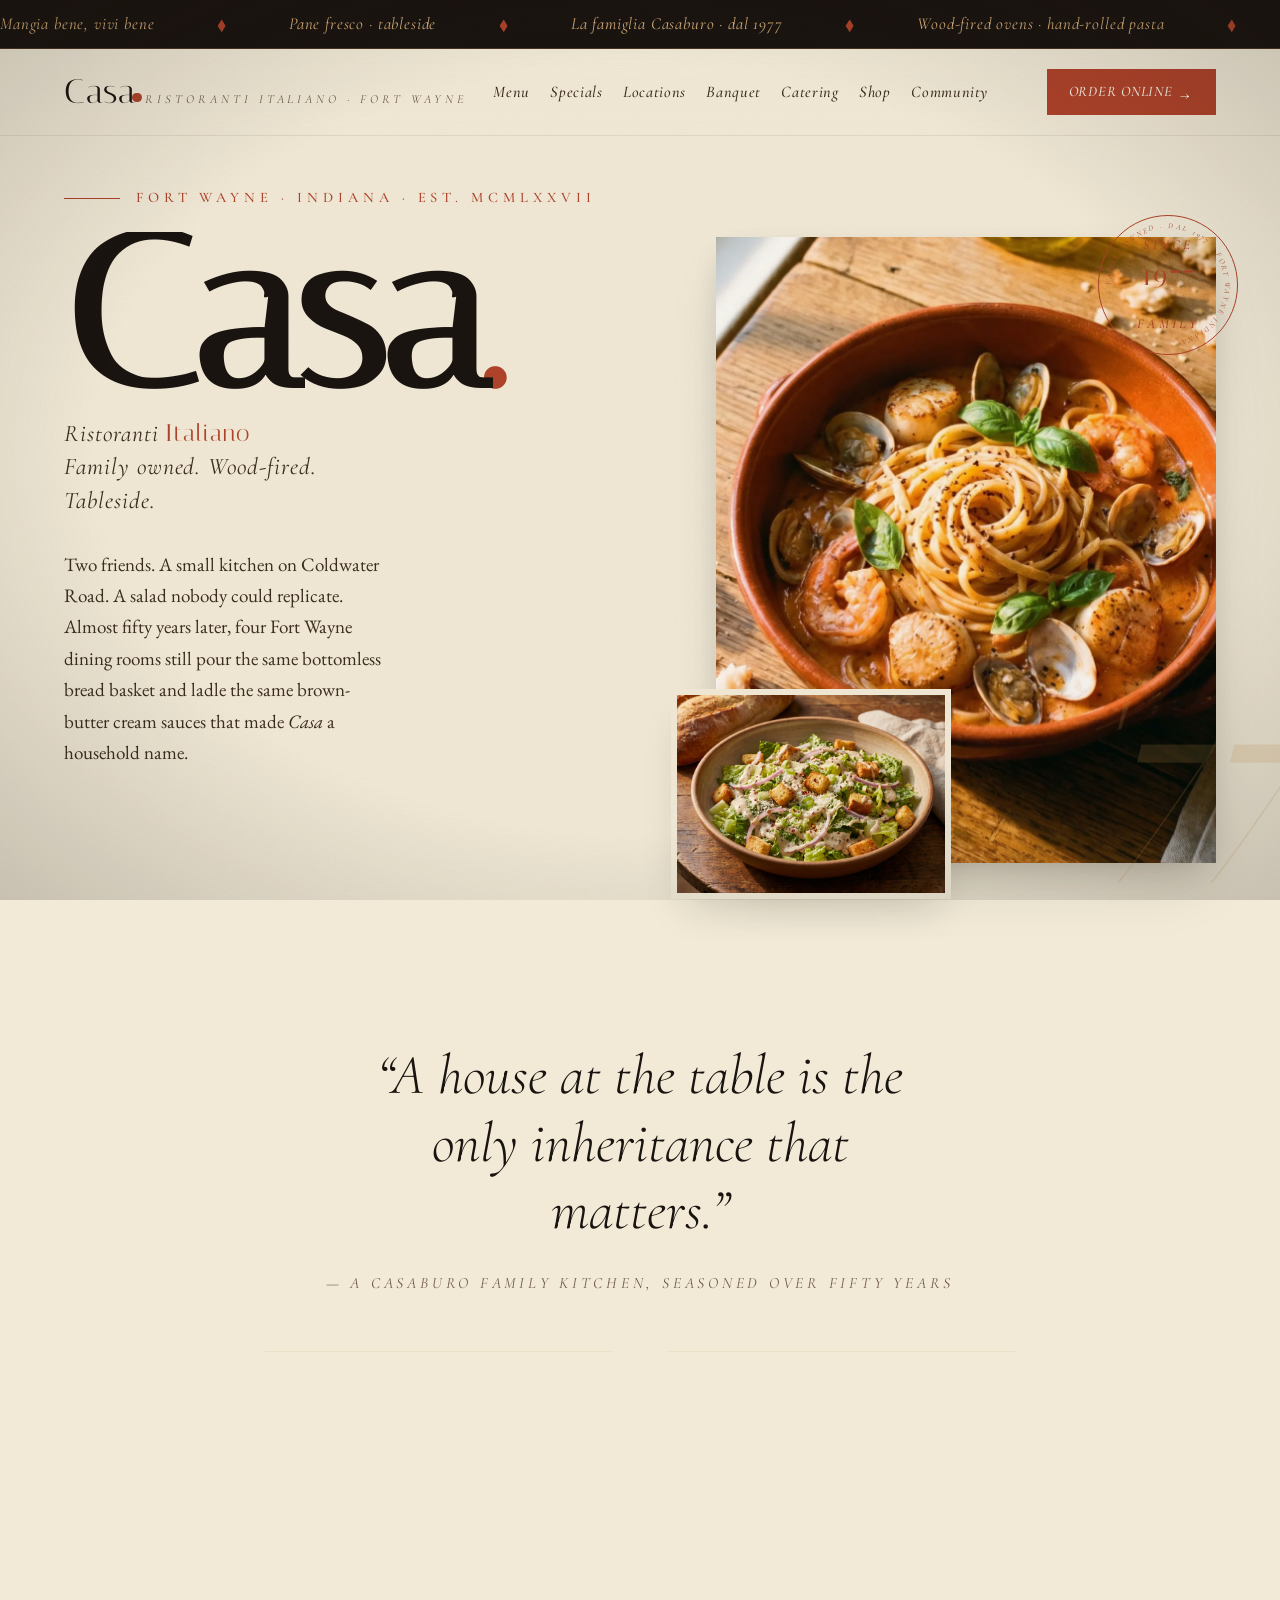
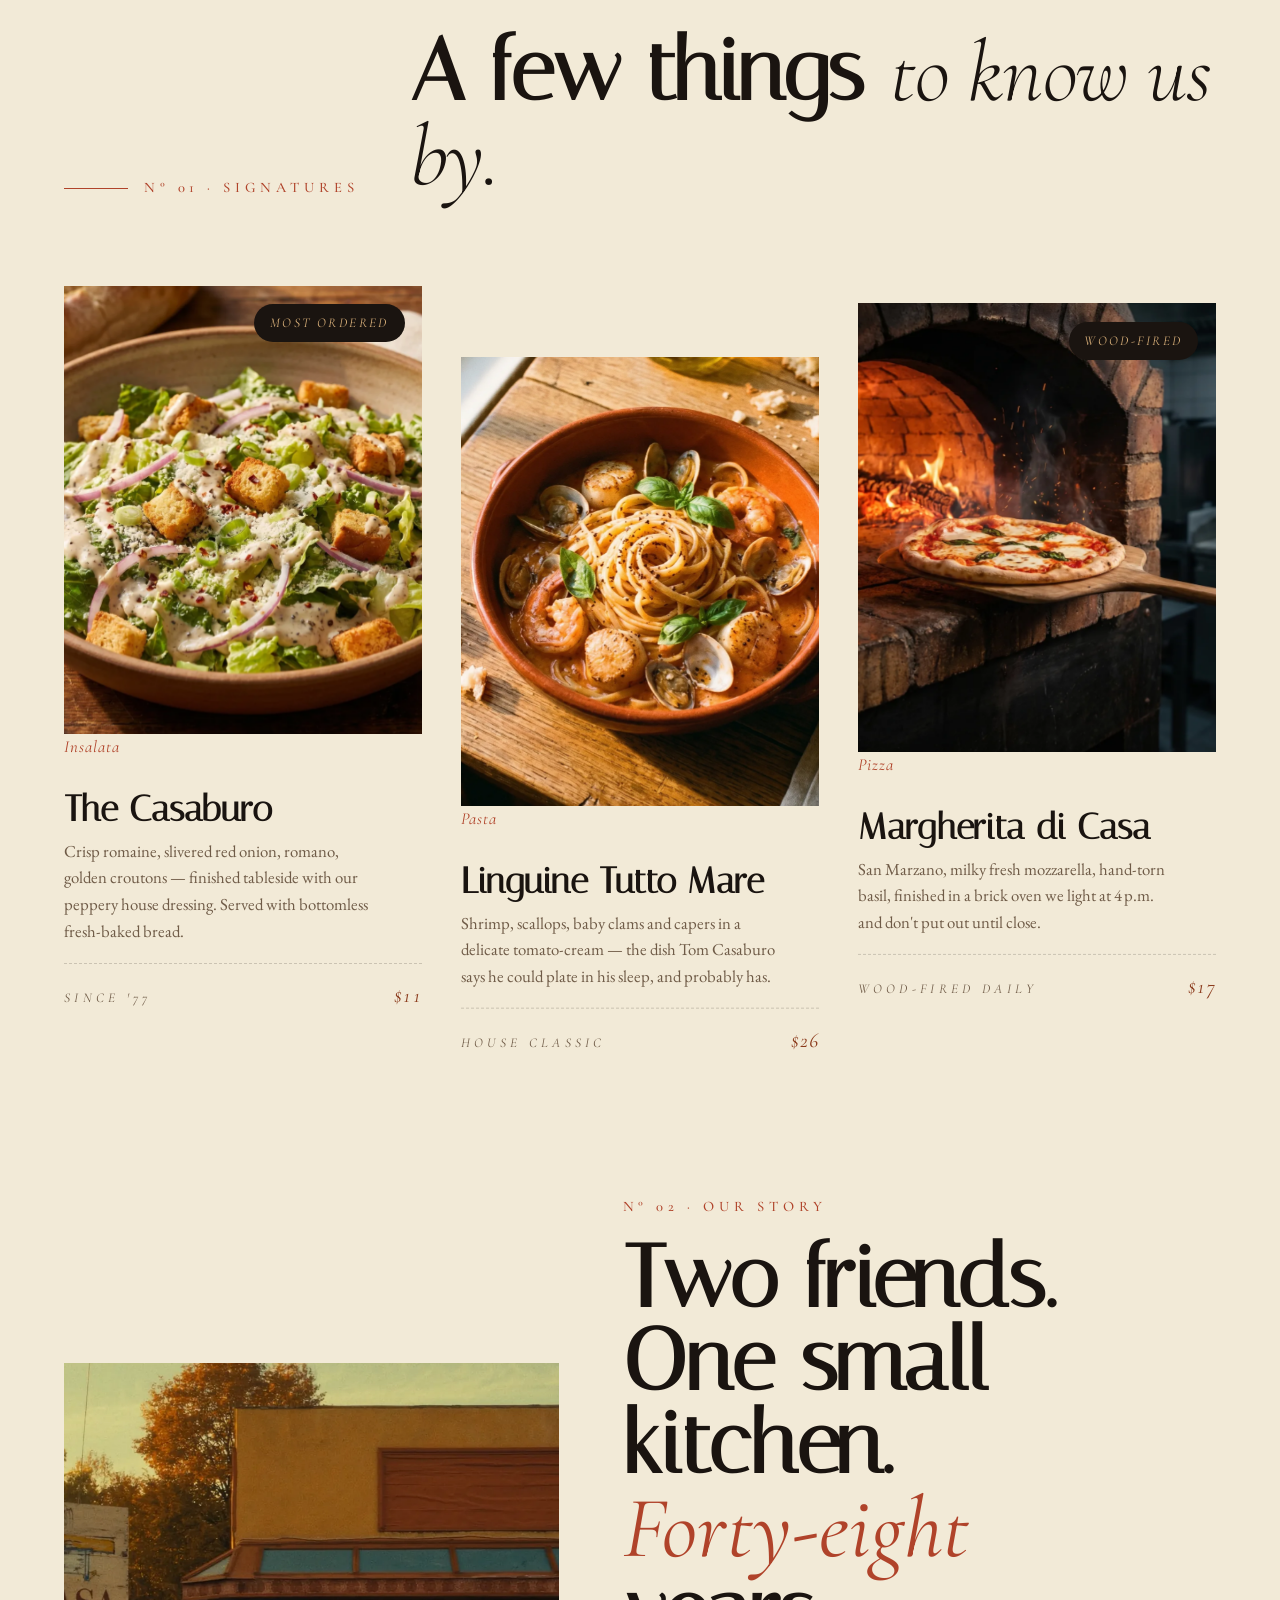
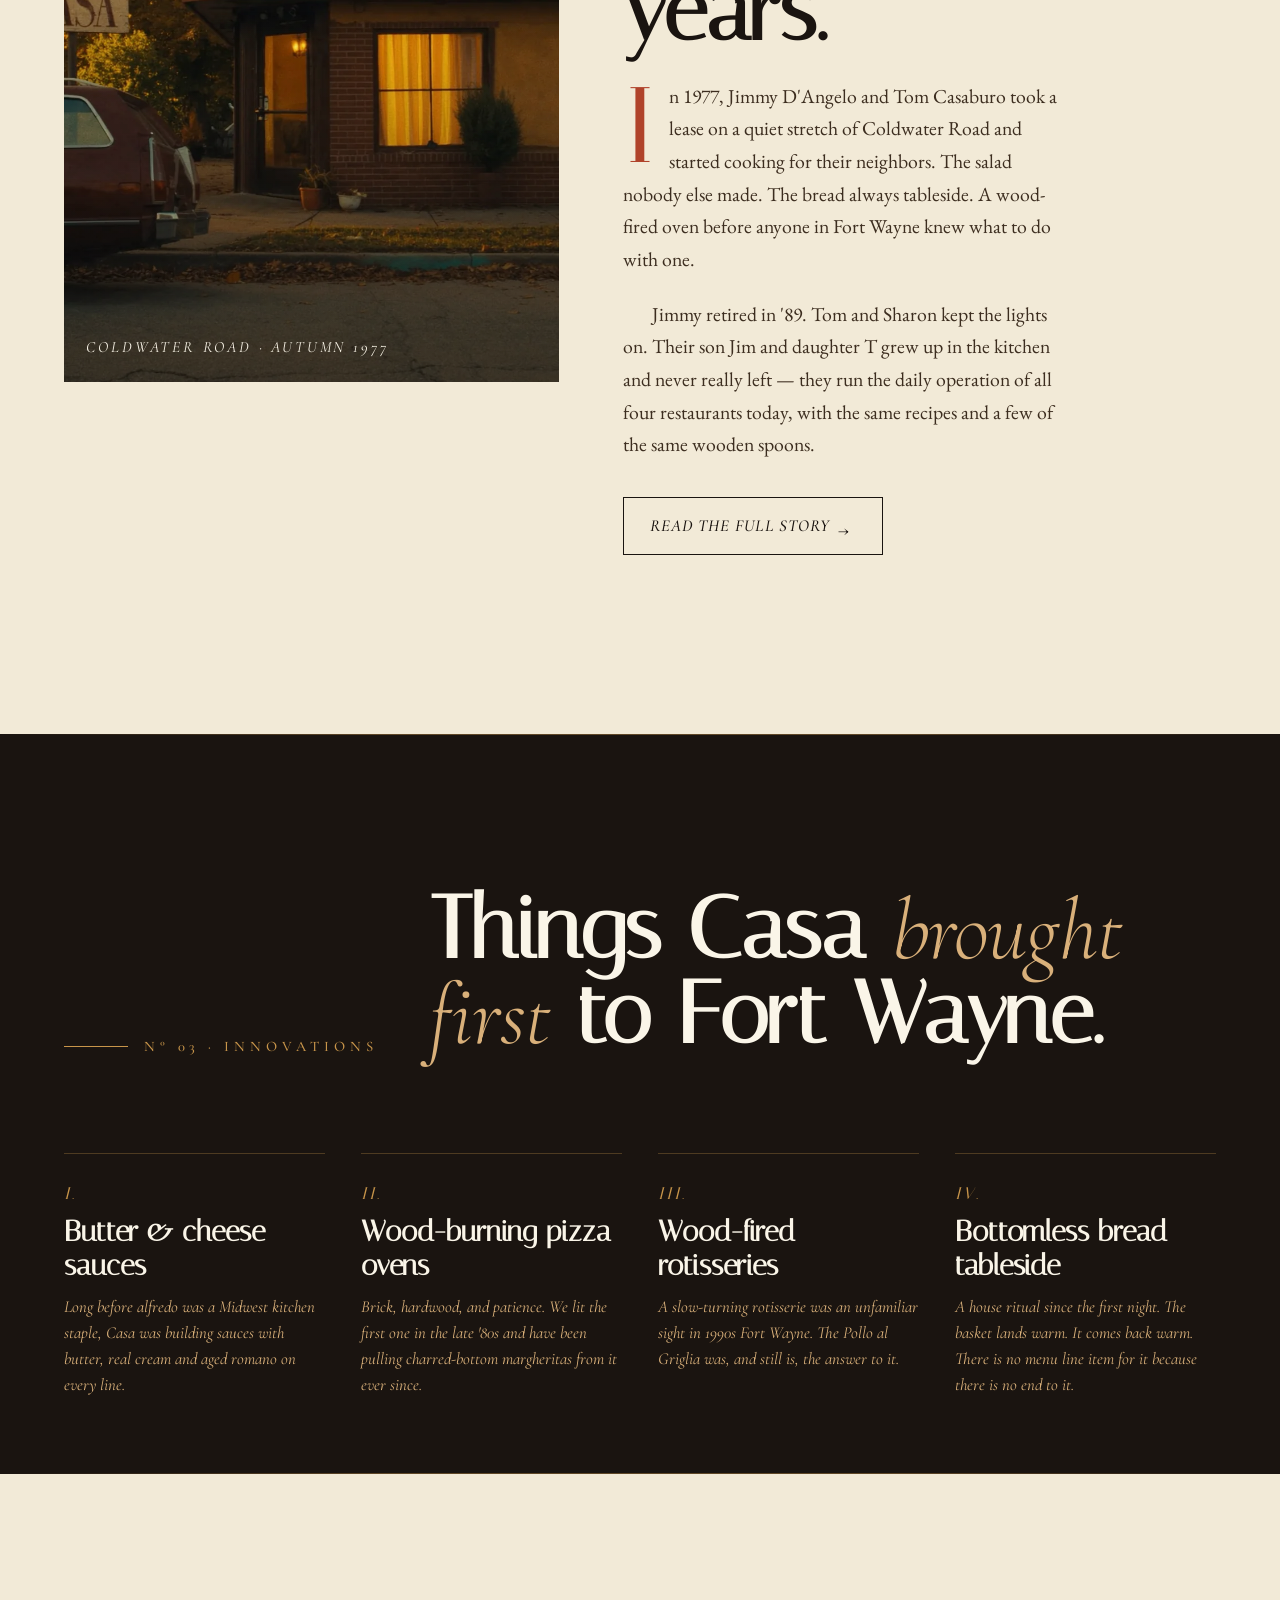
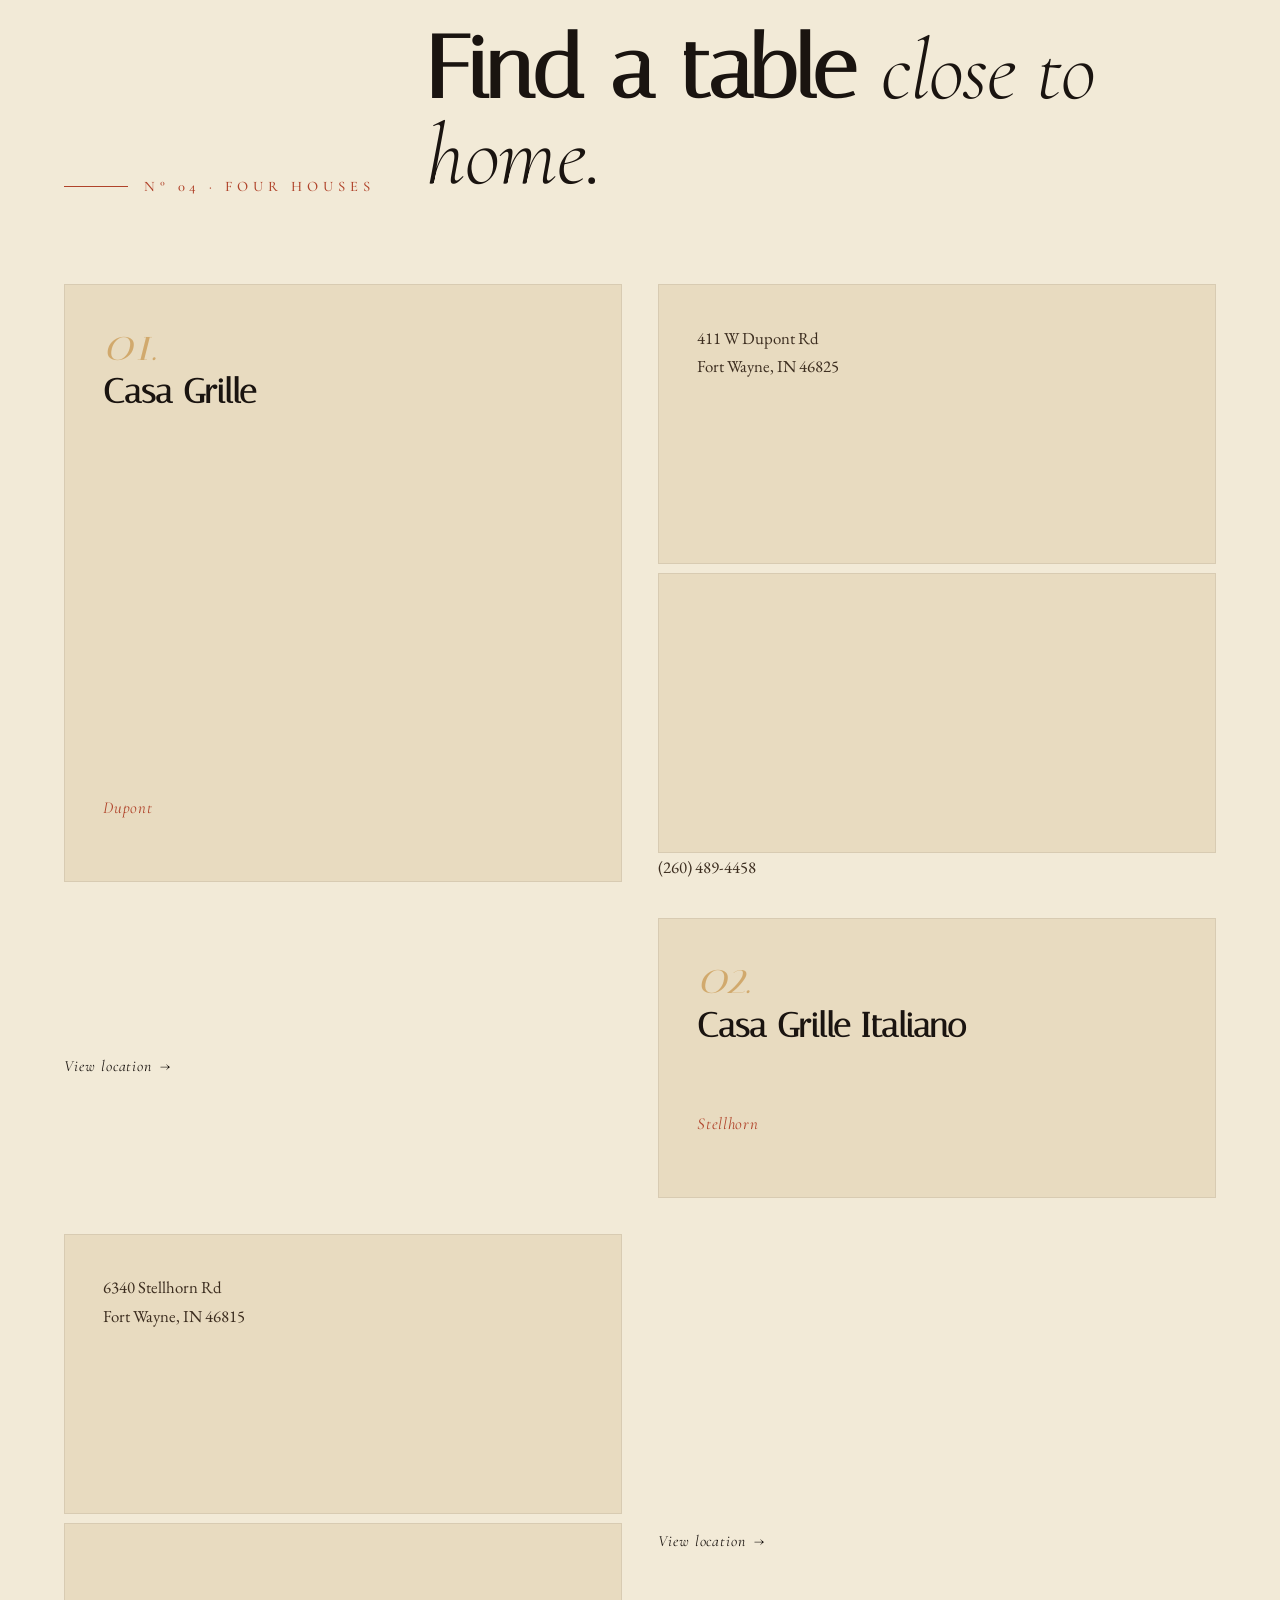
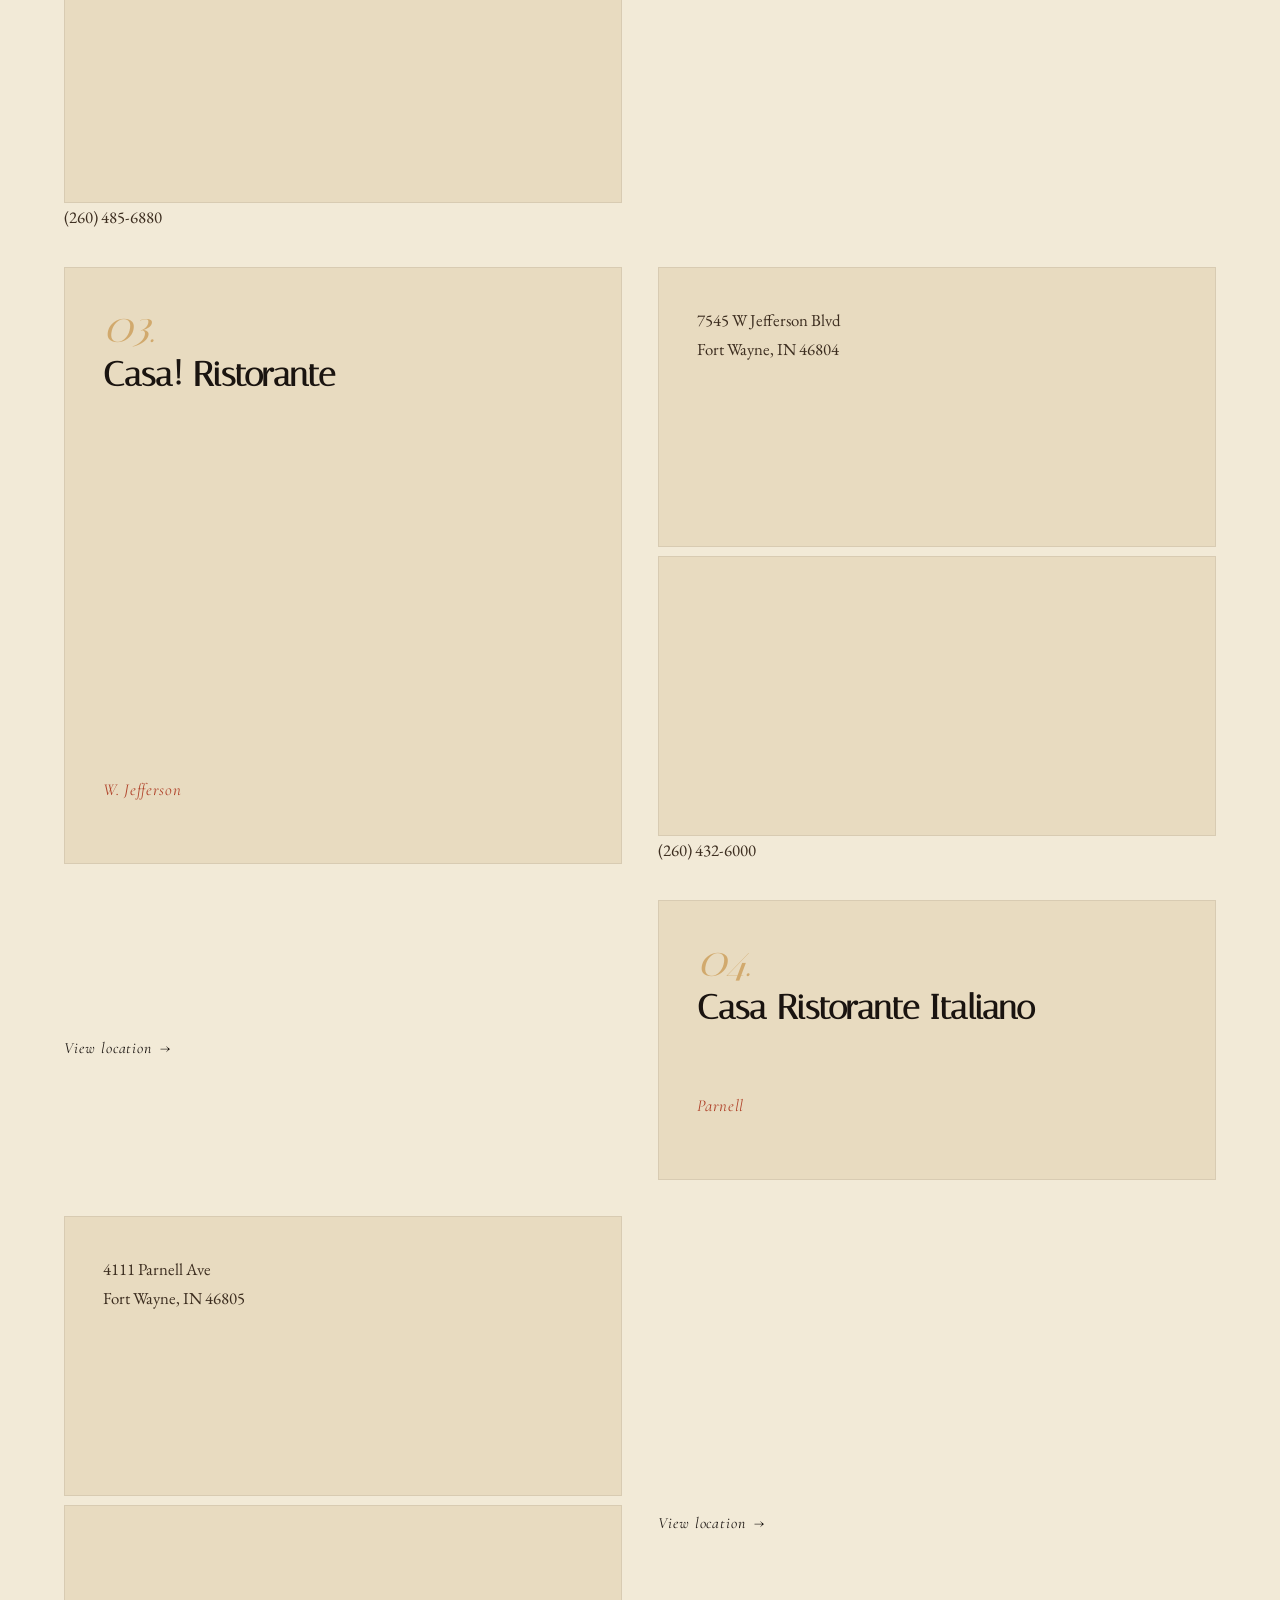
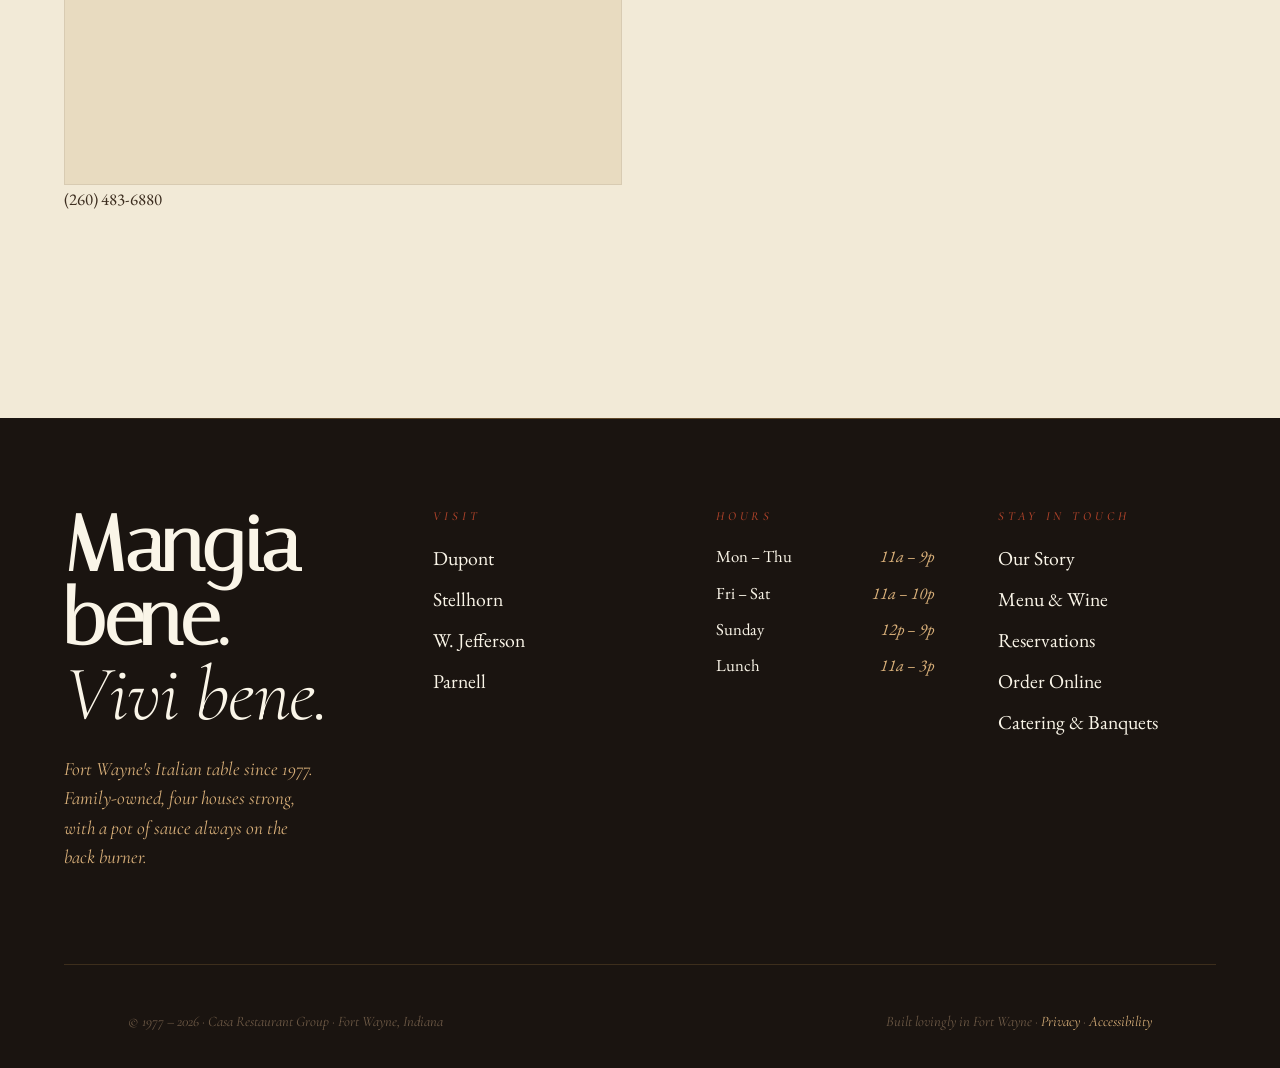
==== commit aab3f912: "feat: full nav expansion + complete inline ordering on the menu page New pages - specials.html  Dail" ====
--- a/index.html
+++ b/index.html
@@ -68,10 +68,13 @@
       </a>
 
       <nav class="nav__menu" aria-label="Primary">
-        <a href="story.html" class="nav__link">Our Story</a>
         <a href="menu.html" class="nav__link">Menu</a>
+        <a href="specials.html" class="nav__link">Specials</a>
         <a href="locations.html" class="nav__link">Locations</a>
-        <a href="reservations.html" class="nav__link">Reservations</a>
+        <a href="banquet.html" class="nav__link">Banquet</a>
+        <a href="catering.html" class="nav__link">Catering</a>
+        <a href="shop.html" class="nav__link">Shop</a>
+        <a href="community.html" class="nav__link">Community</a>
       </nav>
 
       <div class="nav__cta">
--- a/assets/css/layout.css
+++ b/assets/css/layout.css
@@ -110,21 +110,23 @@
 
 .nav__menu {
   display: flex;
-  gap: clamp(1rem, 2.5vw, 2.5rem);
+  gap: clamp(0.625rem, 1.6vw, 1.75rem);
   align-items: center;
   justify-content: center;
+  flex-wrap: nowrap;
 }
 
 .nav__link {
   font-family: var(--font-italic);
   font-style: italic;
   font-weight: 500;
-  font-size: 0.9375rem;
+  font-size: clamp(0.8125rem, 0.78rem + 0.18vw, 0.9375rem);
   letter-spacing: 0.04em;
   position: relative;
   padding: 0.4em 0;
   color: var(--ink-soft);
   transition: color 0.25s var(--ease-warm);
+  white-space: nowrap;
 }
 
 .nav__link::after {
@@ -173,7 +175,11 @@
 .nav.is-open .nav__burger span:nth-child(2) { opacity: 0; }
 .nav.is-open .nav__burger span:nth-child(3) { top: 19px; transform: rotate(-45deg); }
 
-@media (max-width: 880px) {
+@media (max-width: 1100px) {
+  .nav__brand-meta { display: none; }
+}
+
+@media (max-width: 1020px) {
   .nav__inner {
     grid-template-columns: 1fr auto;
   }
@@ -186,14 +192,16 @@
     padding: 1.5rem 0 1rem;
     max-height: 0;
     overflow: hidden;
-    transition: max-height 0.45s var(--ease-snap);
+    transition: max-height 0.5s var(--ease-snap);
     border-top: 1px solid rgba(26, 20, 16, 0.1);
     margin-top: 1rem;
   }
-  .nav.is-open .nav__menu { max-height: 30rem; }
+  .nav__menu .nav__link {
+    font-size: 1.125rem;
+  }
+  .nav.is-open .nav__menu { max-height: 40rem; }
   .nav__cta { display: none; }
   .nav__burger { display: block; }
-  .nav__brand-meta { display: none; }
 }
 
 /* ---- Buttons ---- */
